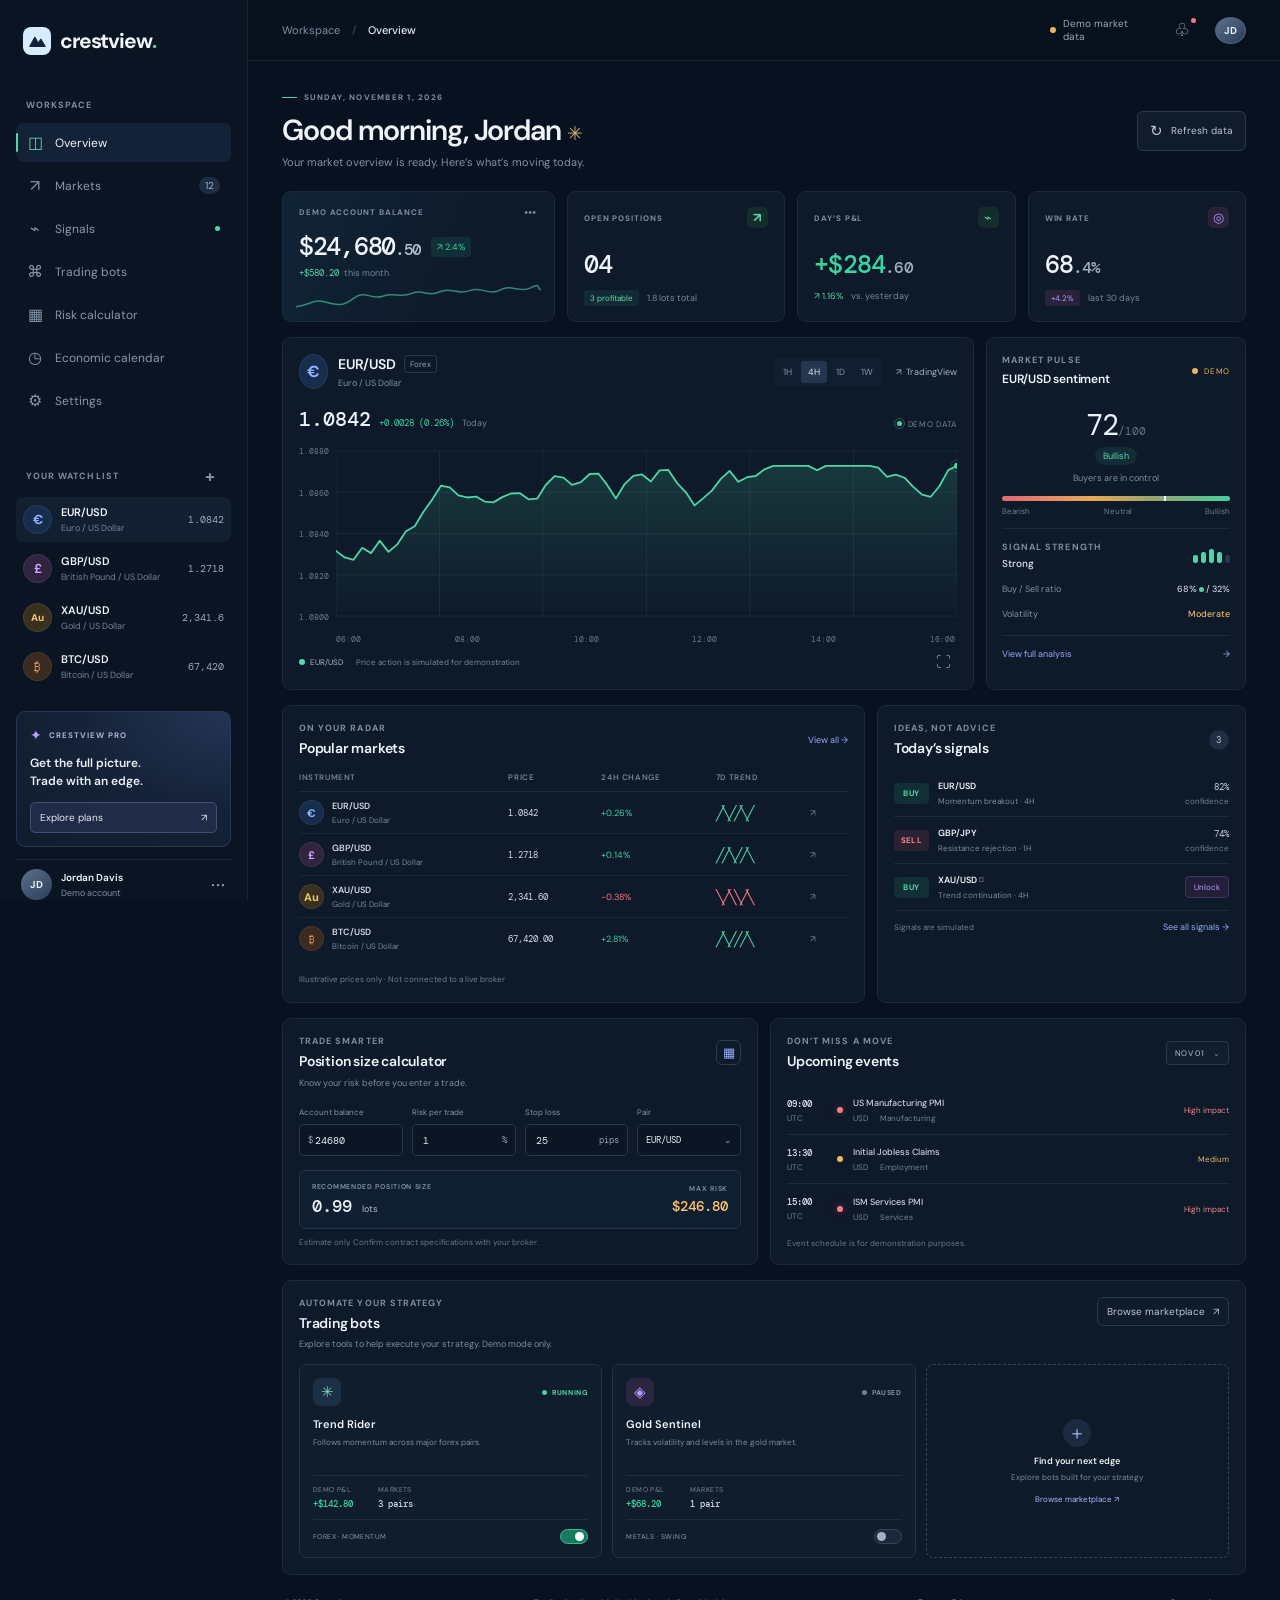
==== index.html @ 47ad10ec "Add files via upload" ====
<!DOCTYPE html>
<html lang="en">
<head>
  <meta charset="UTF-8">
  <meta name="viewport" content="width=device-width, initial-scale=1.0">
  <meta name="theme-color" content="#08111f">
  <meta name="description" content="Crestview — market analysis, demo trading signals, risk tools, and trading bots in one workspace.">
  <title>Crestview — Trade with a clearer view</title>
  <link rel="preconnect" href="https://fonts.googleapis.com">
  <link rel="preconnect" href="https://fonts.gstatic.com" crossorigin>
  <link href="https://fonts.googleapis.com/css2?family=DM+Mono:wght@400;500&family=DM+Sans:wght@400;500;600;700&display=swap" rel="stylesheet">
  <link rel="stylesheet" href="styles.css">
  <link rel="stylesheet" href="pages.css">
  <script src="theme.js"></script>
  <script src="app.js" defer></script>
</head>
<body>
  <div class="app-shell">
    <button class="mobile-nav-backdrop" id="mobile-nav-backdrop" type="button" aria-label="Close navigation menu"></button>
    <aside class="sidebar" id="sidebar">
      <a class="brand" href="index.html" aria-label="Crestview home">
        <span class="brand-mark" aria-hidden="true"><svg viewBox="0 0 32 32"><path d="M4 23.5 12 9l5.1 9.1L21 12l7 11.5H4Z"/><path d="M10 23.5h12"/></svg></span>
        <span>crestview<span class="brand-period">.</span></span>
      </a>
      <div class="workspace-label">WORKSPACE</div>
      <nav class="side-nav" aria-label="Main navigation">
        <a class="nav-link active" href="index.html"><span class="nav-icon">◫</span>Overview</a>
        <a class="nav-link" href="markets.html"><span class="nav-icon">↗</span>Markets<span class="nav-count">12</span></a>
        <a class="nav-link" href="signals.html"><span class="nav-icon">⌁</span>Signals<span class="nav-dot"></span></a>
        <a class="nav-link" href="bots.html"><span class="nav-icon">⌘</span>Trading bots</a>
        <a class="nav-link" href="calculator.html"><span class="nav-icon">▦</span>Risk calculator</a>
        <a class="nav-link" href="calendar.html"><span class="nav-icon">◷</span>Economic calendar</a>
        <a class="nav-link" href="settings.html"><span class="nav-icon">⚙</span>Settings</a>
      </nav>
      <div class="sidebar-divider"></div>
      <div class="workspace-label">YOUR WATCHLIST <button class="watch-add" type="button" aria-label="Add market">+</button></div>
      <div class="side-watchlist">
        <a class="watch-item selected" href="market-eur-usd.html"><span class="currency-icon blue">€</span><span class="watch-copy"><strong>EUR/USD</strong><small>Euro / US Dollar</small></span><span class="watch-price">1.0842</span></a>
        <a class="watch-item" href="market-gbp-usd.html"><span class="currency-icon purple">£</span><span class="watch-copy"><strong>GBP/USD</strong><small>British Pound / US Dollar</small></span><span class="watch-price">1.2718</span></a>
        <a class="watch-item" href="market-xau-usd.html"><span class="currency-icon gold">Au</span><span class="watch-copy"><strong>XAU/USD</strong><small>Gold / US Dollar</small></span><span class="watch-price">2,341.6</span></a>
        <a class="watch-item" href="market-btc-usd.html"><span class="currency-icon orange">₿</span><span class="watch-copy"><strong>BTC/USD</strong><small>Bitcoin / US Dollar</small></span><span class="watch-price">67,420</span></a>
      </div>
      <div class="sidebar-spacer"></div>
      <div class="plan-card">
        <div class="plan-top"><span class="plan-spark">✦</span><span>CRESTVIEW PRO</span></div>
        <p>Get the full picture.<br>Trade with an edge.</p>
        <button type="button" class="plan-button" data-modal="premium">Explore plans <span>↗</span></button>
      </div>
      <button class="profile-button" type="button" data-modal="account">
        <span class="avatar">JD</span><span class="profile-copy"><strong>Jordan Davis</strong><small>Demo account</small></span><span class="profile-menu">···</span>
      </button>
    </aside>

    <main class="main-content" id="overview">
      <header class="topbar">
        <button class="mobile-menu" id="menu-toggle" type="button" aria-label="Open navigation">☰</button>
        <div class="breadcrumb">Workspace <span>/</span> <strong>Overview</strong></div>
        <div class="topbar-actions">
          <div class="market-status"><span class="demo-pulse"></span> Demo market data</div>
          <button class="icon-button notification-button" type="button" aria-label="Notifications" data-modal="notifications">♧<span class="notification-badge"></span></button>
          <button class="top-avatar" type="button" aria-label="Account" data-modal="account">JD</button>
        </div>
      </header>

      <div class="page-content">
        <section class="page-heading">
          <div>
            <div class="eyebrow"><span class="eyebrow-line"></span> SUNDAY, NOVEMBER 1, 2026</div>
            <h1>Good morning, Jordan <span class="wave">✳</span></h1>
            <p class="subtitle">Your market overview is ready. Here’s what’s moving today.</p>
          </div>
          <button class="outline-button" type="button" id="refresh-button"><span class="refresh-icon">↻</span> Refresh data</button>
        </section>

        <section class="summary-grid" aria-label="Portfolio summary">
          <article class="summary-card balance-card">
            <div class="card-heading"><span>DEMO ACCOUNT BALANCE</span><button type="button" class="more-button" aria-label="Balance info" title="Simulated account balance">···</button></div>
            <div class="balance-line"><strong id="account-balance">$24,680<span>.50</span></strong><span class="change-pill positive">↗ 2.4%</span></div>
            <div class="balance-note">+$580.20 <span>this month</span></div>
            <div class="sparkline balance-spark" aria-hidden="true"><svg viewBox="0 0 260 40" preserveAspectRatio="none"><path d="M0 31 C14 29 18 20 30 24 S49 32 61 19 S80 22 92 16 S111 19 123 12 S140 18 152 10 S172 15 184 8 S205 16 217 7 S237 12 249 4 S255 5 260 7" /></svg></div>
          </article>
          <article class="summary-card">
            <div class="card-heading"><span>OPEN POSITIONS</span><span class="card-icon green-icon">↗</span></div>
            <div class="metric-value">04</div>
            <div class="metric-footer"><span class="mini-tag">3 profitable</span><span class="metric-muted">1.8 lots total</span></div>
          </article>
          <article class="summary-card">
            <div class="card-heading"><span>DAY’S P&amp;L</span><span class="card-icon green-icon">⌁</span></div>
            <div class="metric-value positive-text">+$284<span class="decimal">.60</span></div>
            <div class="metric-footer"><span class="change-text">↗ 1.16%</span><span class="metric-muted">vs. yesterday</span></div>
          </article>
          <article class="summary-card">
            <div class="card-heading"><span>WIN RATE</span><span class="card-icon violet-icon">◎</span></div>
            <div class="metric-value">68<span class="decimal">.4%</span></div>
            <div class="metric-footer"><span class="mini-tag violet-tag">+4.2%</span><span class="metric-muted">last 30 days</span></div>
          </article>
        </section>

        <section class="market-layout" aria-label="Market analysis">
          <article class="panel chart-panel">
            <div class="panel-heading chart-heading">
              <div class="instrument">
                <span class="currency-icon blue large-icon" id="chart-icon">€</span>
                <div><div class="instrument-name"><h2 id="chart-symbol">EUR/USD</h2><span class="instrument-badge">Forex</span></div><div class="instrument-description">Euro / US Dollar</div></div>
              </div>
              <div class="chart-tools">
                <div class="timeframes" role="group" aria-label="Chart timeframe">
                  <button type="button" data-period="1H">1H</button><button type="button" class="selected" data-period="4H">4H</button><button type="button" data-period="1D">1D</button><button type="button" data-period="1W">1W</button>
                </div>
                <a class="chart-link" href="https://www.tradingview.com/chart/?symbol=OANDA%3AEURUSD" target="_blank" rel="noopener noreferrer" id="tradingview-link" aria-label="Open this chart on TradingView">↗ <span>TradingView</span></a>
              </div>
            </div>
            <div class="quote-row"><strong id="chart-price">1.0842</strong><span class="quote-change">+0.0028 (0.26%)</span><span class="quote-label">Today</span><span class="chart-updated"><span class="live-pulse"></span> DEMO DATA</span></div>
            <div class="chart-wrap"><div class="chart-y-labels"><span>1.0880</span><span>1.0860</span><span>1.0840</span><span>1.0820</span><span>1.0800</span></div><canvas id="price-chart" aria-label="Illustrative EUR USD price chart"></canvas><div class="chart-tooltip" id="chart-tooltip"></div><div class="chart-x-labels"><span>06:00</span><span>08:00</span><span>10:00</span><span>12:00</span><span>14:00</span><span>16:00</span></div></div>
            <div class="chart-footer"><span><i class="legend-dot"></i> EUR/USD</span><span>Price action is simulated for demonstration</span><button class="expand-chart" id="expand-chart" type="button" title="Expand chart" aria-label="Expand chart">⛶</button></div>
          </article>
          <aside class="panel sentiment-panel">
            <div class="panel-heading"><div><div class="section-kicker">MARKET PULSE</div><h2>EUR/USD sentiment</h2></div><span class="live-label demo-label"><span class="demo-pulse"></span> DEMO</span></div>
            <div class="sentiment-score"><div class="score-number">72<span>/100</span></div><span class="sentiment-state">Bullish</span><p>Buyers are in control</p></div>
            <div class="sentiment-meter"><span></span></div><div class="meter-labels"><span>Bearish</span><span>Neutral</span><span>Bullish</span></div>
            <div class="sentiment-divider"></div>
            <div class="signal-strength"><div><span class="section-kicker">SIGNAL STRENGTH</span><strong>Strong</strong></div><div class="strength-bars"><i></i><i></i><i></i><i></i><i class="muted"></i></div></div>
            <div class="sentiment-stat"><span>Buy / Sell ratio</span><strong>68% <span class="green-dot"></span> / 32%</strong></div>
            <div class="sentiment-stat"><span>Volatility</span><strong class="volatility">Moderate</strong></div>
            <button type="button" class="text-link" data-modal="analysis">View full analysis <span>→</span></button>
          </aside>
        </section>

        <section class="lower-grid">
          <article class="panel markets-panel" id="markets">
            <div class="panel-heading"><div><div class="section-kicker">ON YOUR RADAR</div><h2>Popular markets</h2></div><button class="text-link compact-link" type="button" data-scroll="markets">View all <span>→</span></button></div>
            <div class="market-table-wrap"><table class="market-table"><thead><tr><th>INSTRUMENT</th><th>PRICE</th><th>24H CHANGE</th><th>7D TREND</th><th></th></tr></thead><tbody>
              <tr data-market="EUR/USD"><td><span class="table-instrument"><span class="currency-icon blue">€</span><span><strong>EUR/USD</strong><small>Euro / US Dollar</small></span></span></td><td class="mono">1.0842</td><td class="positive-text">+0.26%</td><td><span class="table-spark green-spark">╱╲╱╱╲╱</span></td><td><button class="row-arrow" type="button" aria-label="View EUR/USD">↗</button></td></tr>
              <tr data-market="GBP/USD"><td><span class="table-instrument"><span class="currency-icon purple">£</span><span><strong>GBP/USD</strong><small>British Pound / US Dollar</small></span></span></td><td class="mono">1.2718</td><td class="positive-text">+0.14%</td><td><span class="table-spark green-spark">╱╱╲╱╱╲</span></td><td><button class="row-arrow" type="button" aria-label="View GBP/USD">↗</button></td></tr>
              <tr data-market="XAU/USD"><td><span class="table-instrument"><span class="currency-icon gold">Au</span><span><strong>XAU/USD</strong><small>Gold / US Dollar</small></span></span></td><td class="mono">2,341.60</td><td class="negative-text">−0.38%</td><td><span class="table-spark red-spark">╲╱╲╲╱╲</span></td><td><button class="row-arrow" type="button" aria-label="View XAU/USD">↗</button></td></tr>
              <tr data-market="BTC/USD"><td><span class="table-instrument"><span class="currency-icon orange">₿</span><span><strong>BTC/USD</strong><small>Bitcoin / US Dollar</small></span></span></td><td class="mono">67,420.00</td><td class="positive-text">+2.81%</td><td><span class="table-spark green-spark">╱╲╱╱╱╲</span></td><td><button class="row-arrow" type="button" aria-label="View BTC/USD">↗</button></td></tr>
            </tbody></table></div>
            <div class="data-disclaimer">Illustrative prices only · Not connected to a live broker</div>
          </article>

          <article class="panel signals-panel" id="signals">
            <div class="panel-heading"><div><div class="section-kicker">IDEAS, NOT ADVICE</div><h2>Today’s signals</h2></div><span class="signals-count">3</span></div>
            <div class="signal-list">
              <div class="signal-item"><span class="signal-direction buy">BUY</span><div class="signal-copy"><strong>EUR/USD</strong><small>Momentum breakout · 4H</small></div><span class="signal-confidence">82%<small>confidence</small></span></div>
              <div class="signal-item"><span class="signal-direction sell">SELL</span><div class="signal-copy"><strong>GBP/JPY</strong><small>Resistance rejection · 1H</small></div><span class="signal-confidence">74%<small>confidence</small></span></div>
              <div class="signal-item locked-signal"><span class="signal-direction buy">BUY</span><div class="signal-copy"><strong>XAU/USD <span class="lock-icon">⌑</span></strong><small>Trend continuation · 4H</small></div><button type="button" class="unlock-button" data-modal="premium">Unlock</button></div>
            </div>
            <div class="signals-bottom"><span>Signals are simulated</span><button class="text-link" type="button" data-modal="premium">See all signals <span>→</span></button></div>
          </article>
        </section>

        <section class="tools-grid">
          <article class="panel calculator-panel" id="calculator">
            <div class="panel-heading"><div><div class="section-kicker">TRADE SMARTER</div><h2>Position size calculator</h2></div><span class="tool-icon">▦</span></div>
            <p class="panel-description">Know your risk before you enter a trade.</p>
            <div class="calculator-fields">
              <label>Account balance <span class="input-wrap"><span>$</span><input id="calc-balance" type="number" value="24680" min="0" step="100" aria-label="Account balance in dollars"></span></label>
              <label>Risk per trade <span class="input-wrap"><input id="calc-risk" type="number" value="1" min="0.1" max="100" step="0.1" aria-label="Risk percentage"><span>%</span></span></label>
              <label>Stop loss <span class="input-wrap"><input id="calc-stop" type="number" value="25" min="1" step="1" aria-label="Stop loss in pips"><span>pips</span></span></label>
              <label>Pair <span class="select-wrap"><select id="calc-pair" aria-label="Currency pair"><option value="10">EUR/USD</option><option value="10">GBP/USD</option><option value="9.2">EUR/GBP</option><option value="1">USD/JPY</option></select><span>⌄</span></span></label>
            </div>
            <div class="calc-result"><div><span>RECOMMENDED POSITION SIZE</span><strong id="lot-result">0.99 <small>lots</small></strong></div><div class="risk-result"><span>MAX RISK</span><strong id="risk-result">$246.80</strong></div></div>
            <div class="calc-note">Estimate only. Confirm contract specifications with your broker.</div>
          </article>
          <article class="panel events-panel" id="events">
            <div class="panel-heading"><div><div class="section-kicker">DON’T MISS A MOVE</div><h2>Upcoming events</h2></div><button type="button" class="calendar-date">NOV 01 <span>⌄</span></button></div>
            <div class="event-list">
              <div class="event-item"><div class="event-time"><strong>09:00</strong><small>UTC</small></div><span class="impact-dot high-impact"></span><div class="event-copy"><strong>US Manufacturing PMI</strong><small>USD <span>·</span> Manufacturing</small></div><span class="event-impact high-text">High impact</span></div>
              <div class="event-item"><div class="event-time"><strong>13:30</strong><small>UTC</small></div><span class="impact-dot medium-impact"></span><div class="event-copy"><strong>Initial Jobless Claims</strong><small>USD <span>·</span> Employment</small></div><span class="event-impact medium-text">Medium</span></div>
              <div class="event-item"><div class="event-time"><strong>15:00</strong><small>UTC</small></div><span class="impact-dot high-impact"></span><div class="event-copy"><strong>ISM Services PMI</strong><small>USD <span>·</span> Services</small></div><span class="event-impact high-text">High impact</span></div>
            </div>
            <div class="event-disclaimer">Event schedule is for demonstration purposes.</div>
          </article>
        </section>

        <section class="panel bots-panel" id="bots">
          <div class="panel-heading"><div><div class="section-kicker">AUTOMATE YOUR STRATEGY</div><h2>Trading bots</h2><p class="panel-description">Explore tools to help execute your strategy. Demo mode only.</p></div><button type="button" class="outline-button small-outline" data-modal="bots">Browse marketplace <span>↗</span></button></div>
          <div class="bot-cards">
            <article class="bot-card"><div class="bot-card-top"><span class="bot-avatar bot-blue">✳</span><span class="bot-status running"><i></i> RUNNING</span></div><h3>Trend Rider</h3><p>Follows momentum across major forex pairs.</p><div class="bot-stats"><span>DEMO P&amp;L<strong class="positive-text">+$142.80</strong></span><span>MARKETS<strong>3 pairs</strong></span></div><div class="bot-card-footer"><span class="bot-tag">FOREX · MOMENTUM</span><button type="button" class="bot-toggle on" aria-label="Pause Trend Rider bot" aria-pressed="true"><i></i></button></div></article>
            <article class="bot-card"><div class="bot-card-top"><span class="bot-avatar bot-violet">◈</span><span class="bot-status paused"><i></i> PAUSED</span></div><h3>Gold Sentinel</h3><p>Tracks volatility and levels in the gold market.</p><div class="bot-stats"><span>DEMO P&amp;L<strong class="positive-text">+$68.20</strong></span><span>MARKETS<strong>1 pair</strong></span></div><div class="bot-card-footer"><span class="bot-tag">METALS · SWING</span><button type="button" class="bot-toggle" aria-label="Start Gold Sentinel bot" aria-pressed="false"><i></i></button></div></article>
            <button type="button" class="bot-add-card" data-modal="bots"><span>＋</span><strong>Find your next edge</strong><small>Explore bots built for your strategy</small><span class="bot-add-link">Browse marketplace ↗</span></button>
          </div>
        </section>
        <footer class="page-footer"><span>© 2026 Crestview</span><span>Trading involves risk. Nothing here is financial advice.</span><span class="footer-links"><a href="terms.html">Terms</a><a href="privacy.html">Privacy</a></span><span class="demo-footer"><i></i> Demo environment</span></footer>
      </div>
    </main>
  </div>

  <div class="refresh-overlay" id="refresh-overlay" aria-hidden="true"><div class="refresh-dialog" role="status" aria-live="polite"><span class="refresh-spinner">↻</span><strong>Refreshing market data</strong><span class="refresh-message">Updating your demo market view…</span><div class="progress-track"><span id="refresh-progress"></span></div><span class="progress-percent" id="refresh-percent">0%</span></div></div>
  <div class="toast" id="toast" role="status" aria-live="polite"></div>
  <div class="modal-backdrop" id="modal-backdrop" aria-hidden="true">
    <section class="modal" role="dialog" aria-modal="true" aria-labelledby="modal-title">
      <button class="modal-close" id="modal-close" type="button" aria-label="Close dialog">×</button>
      <span class="modal-symbol" id="modal-symbol">✦</span><div class="section-kicker" id="modal-kicker">CRESTVIEW</div><h2 id="modal-title">Get more from your market view</h2><p id="modal-copy">Unlock advanced analysis, premium signals, and more tools for your trading workflow.</p>
      <div class="modal-actions"><button type="button" class="primary-button" id="modal-primary">Explore plans <span>→</span></button><button type="button" class="modal-secondary" id="modal-secondary">Maybe later</button></div>
      <small class="modal-footnote">Demo experience · No payments or trades are processed</small>
    </section>
  </div>
</body>
</html>
---- styles.css ----
@font-face {
  font-family: "Oceanwide";
  src: local("Oceanwide"), local("Oceanwide Regular");
  font-style: normal;
  font-weight: 100 900;
  font-display: swap;
}

:root {
  color-scheme: dark;
  --page: #08111f;
  --sidebar: #0a1422;
  --panel: #0e1929;
  --panel-raised: #111f31;
  --border: #1b2a3d;
  --text: #f0f4fa;
  --muted: #8290a4;
  --subtle: #5e6d80;
  --green: #39d6a0;
  --red: #ff7180;
  --blue: #7999ff;
  --violet: #ad8bff;
  --accent: #51d6a6;
  --chart-grid: rgba(120,140,165,.16);
  --font-scale: 1;
  font-family: "Oceanwide", "DM Sans", sans-serif;
  font-synthesis: none;
  text-rendering: optimizeLegibility;
}

* { box-sizing: border-box; }
html { min-width: 320px; scroll-behavior: smooth; scroll-padding-top: 24px; }
body { margin: 0; background: var(--page); color: var(--text); font-size: calc(13px * var(--font-scale)); -webkit-font-smoothing: antialiased; }
button, input, select { font: inherit; }
button { color: inherit; }
a { color: inherit; text-decoration: none; }
button:focus-visible, a:focus-visible, input:focus-visible, select:focus-visible { outline: 2px solid #6c8fff; outline-offset: 3px; }

.app-shell { min-height: 100vh; }
.sidebar { position: fixed; inset: 0 auto 0 0; z-index: 20; display: flex; flex-direction: column; width: 248px; overflow-x: hidden; overflow-y: auto; overscroll-behavior-y: contain; -webkit-overflow-scrolling: touch; padding: 27px 16px 13px; border-right: 1px solid #172437; background: var(--sidebar); }
.brand { display: flex; align-items: center; gap: 9px; width: fit-content; margin: 0 0 44px 7px; color: #f2f5fb; font-size: 21px; font-weight: 700; letter-spacing: -1.15px; }
.brand-mark { display: grid; width: 28px; height: 28px; place-items: center; border-radius: 8px; background: #d7edff; }
.brand-mark svg { width: 21px; fill: #102137; stroke: #102137; stroke-width: 1.5; stroke-linejoin: round; }
.brand-mark svg path:last-child { fill: none; stroke-width: 1.2; }
.brand-period { color: #4ed9a2; }
.workspace-label, .section-kicker, .card-heading, .eyebrow { color: #7f8da0; font-size: 9px; font-weight: 700; letter-spacing: 1.05px; }
.workspace-label { display: flex; justify-content: space-between; align-items: center; padding: 0 10px; }
.side-nav { display: grid; gap: 4px; margin: 12px 0 23px; }
.nav-link { position: relative; display: flex; align-items: center; gap: 12px; height: 39px; padding: 0 11px; border-radius: 7px; color: #8997aa; font-size: 12px; transition: background .18s, color .18s; }
.nav-link:hover, .nav-link.active { background: #142237; color: #f0f4fb; }
.nav-link.active::before { position: absolute; top: 10px; bottom: 10px; left: 0; width: 2px; border-radius: 3px; background: var(--accent); content: ""; }
.nav-icon { display: grid; width: 16px; place-items: center; color: #8797ab; font-size: 16px; }
.nav-link.active .nav-icon { color: var(--accent); }
.nav-count { margin-left: auto; padding: 2px 6px; border-radius: 9px; background: #1b2c43; color: #a7b3c2; font-size: 10px; }
.nav-dot { width: 5px; height: 5px; margin-left: auto; border-radius: 50%; background: #52d8a6; }
.sidebar-divider { height: 1px; margin: 0 7px 21px; background: #1b2a3d; }
.watch-add, .more-button { border: 0; background: none; color: #8392a6; cursor: pointer; font-size: 17px; }
.side-watchlist { display: grid; gap: 4px; margin-top: 9px; }
.watch-item { display: flex; align-items: center; gap: 9px; width: 100%; padding: 8px 7px; border: 0; border-radius: 7px; background: transparent; text-align: left; cursor: pointer; }
.watch-item:hover, .watch-item.selected { background: #121f31; }
.currency-icon { display: grid; flex: 0 0 29px; width: 29px; height: 29px; place-items: center; border: 1px solid rgba(255,255,255,.07); border-radius: 50%; font-family: "DM Sans", sans-serif; font-size: 13px; font-weight: 700; }
.currency-icon.blue { background: #162d4d; color: #8db4ff; }
.currency-icon.purple { background: #302441; color: #d1a2fc; }
.currency-icon.gold { background: #3a3020; color: #f4c767; font-size: 10px; }
.currency-icon.orange { background: #3a2a20; color: #ffa65a; }
.watch-copy { display: grid; gap: 3px; min-width: 0; }
.watch-copy strong { font-size: 11px; font-weight: 600; }
.watch-copy small { overflow: hidden; color: #748399; font-size: 9px; text-overflow: ellipsis; white-space: nowrap; }
.watch-price { margin-left: auto; color: #9daabc; font-family: "DM Mono", monospace; font-size: 10px; }
.sidebar-spacer { flex: 1 0 22px; }
.plan-card { padding: 14px 13px 13px; border: 1px solid #263857; border-radius: 9px; background: radial-gradient(ellipse at 100% 0, #263355 0, #142238 52%, #111d2d 100%); }
.plan-top { display: flex; align-items: center; gap: 6px; color: #a9b5d3; font-size: 8px; font-weight: 700; letter-spacing: 1px; }
.plan-spark { color: #b7a0ff; font-size: 14px; }
.plan-card p { margin: 10px 0 12px; color: #eef0f7; font-size: 12px; font-weight: 600; line-height: 1.5; }
.plan-button { display: flex; justify-content: space-between; width: 100%; padding: 8px 9px; border: 1px solid #425072; border-radius: 5px; background: #202c47; color: #e4e7f2; font-size: 10px; cursor: pointer; }
.profile-button { display: flex; align-items: center; gap: 9px; margin-top: 12px; padding: 9px 5px; border: 0; border-top: 1px solid #1b2a3d; background: transparent; text-align: left; cursor: pointer; }
.avatar, .top-avatar { display: grid; flex: 0 0 31px; width: 31px; height: 31px; place-items: center; border-radius: 50%; background: linear-gradient(140deg, #5c718c, #293d59); color: #e8f0fa; font-size: 10px; font-weight: 700; }
.profile-copy { display: grid; gap: 3px; }
.profile-copy strong { font-size: 10px; font-weight: 600; }
.profile-copy small { color: #8190a4; font-size: 9px; }
.profile-menu { margin-left: auto; color: #91a0b3; font-size: 20px; letter-spacing: 1px; }

.main-content { min-height: 100vh; margin-left: 248px; }
.topbar { position: sticky; top: 0; z-index: 10; display: flex; align-items: center; justify-content: space-between; height: 61px; padding: 0 34px; border-bottom: 1px solid #172437; background: rgba(8,17,31,.94); backdrop-filter: blur(12px); }
.breadcrumb { color: #8090a4; font-size: 11px; }
.breadcrumb span { padding: 0 9px; color: #415168; }
.breadcrumb strong { color: #e5eaf2; font-weight: 500; }
.topbar-actions { display: flex; align-items: center; gap: 19px; }
.market-status { display: flex; align-items: center; gap: 7px; color: #9ba9b9; font-size: 10px; }
.live-pulse { position: relative; width: 6px; height: 6px; border-radius: 50%; background: #40d6a2; }
.live-pulse::after { position: absolute; inset: -3px; border: 1px solid rgba(64,214,162,.35); border-radius: 50%; content: ""; animation: pulse 2s infinite; }
.demo-pulse { width: 6px; height: 6px; border-radius: 50%; background: #e6b45e; }
@keyframes pulse { 0% { transform: scale(.7); opacity: .8; } 100% { transform: scale(1.7); opacity: 0; } }
.icon-button { position: relative; border: 0; background: transparent; color: #a1afc0; font-size: 18px; cursor: pointer; }
.notification-badge { position: absolute; top: 1px; right: 0; width: 5px; height: 5px; border-radius: 50%; background: #ff7284; }
.top-avatar { width: 27px; height: 27px; min-width: 27px; border: 1px solid #51637c; cursor: pointer; }
.mobile-menu { display: none; border: 0; background: transparent; color: var(--text); font-size: 19px; }
.page-content { max-width: 1540px; margin: 0 auto; padding: 31px 34px 18px; }
.page-heading { display: flex; align-items: center; justify-content: space-between; margin-bottom: 22px; }
.eyebrow { display: flex; align-items: center; gap: 7px; font-size: 8px; letter-spacing: 1.25px; }
.eyebrow-line { width: 15px; height: 1px; background: #4ad6a4; }
h1, h2, h3, p { margin-top: 0; }
h1 { margin: 9px 0 6px; font-size: clamp(24px, 2.3vw, 29px); font-weight: 600; letter-spacing: -1.1px; }
.wave { color: #d5ad72; font-size: 19px; }
.subtitle { margin: 0; color: #8290a4; font-size: 11px; }
.outline-button { display: flex; align-items: center; gap: 8px; padding: 9px 12px; border: 1px solid #283951; border-radius: 6px; background: #101c2c; color: #bac5d2; font-size: 10px; cursor: pointer; transition: background .2s, border-color .2s; }
.outline-button:hover { border-color: #506688; background: #16243a; }
.refresh-icon { font-size: 15px; }
.summary-grid { display: grid; grid-template-columns: 1.25fr 1fr 1fr 1fr; gap: 12px; margin-bottom: 15px; }
.summary-card, .panel { min-width: 0; border: 1px solid var(--border); border-radius: 9px; background: var(--panel); }
.summary-card { position: relative; overflow: hidden; min-height: 128px; padding: 15px 16px; }
.balance-card { background: linear-gradient(115deg, #102436, #0e1929 74%); }
.card-heading { display: flex; align-items: center; justify-content: space-between; font-size: 8px; letter-spacing: .9px; }
.more-button { padding: 0 2px; line-height: 10px; }
.balance-line { display: flex; align-items: center; gap: 10px; margin-top: 13px; }
.balance-line > strong { font-family: "DM Mono", monospace; font-size: 25px; font-weight: 500; letter-spacing: -1.3px; }
.balance-line > strong span { color: #b3bfce; font-size: 16px; }
.change-pill { padding: 4px 6px; border-radius: 4px; background: rgba(53,211,154,.1); font-size: 9px; }
.positive, .positive-text { color: var(--green) !important; }
.balance-note { margin-top: 4px; color: #55d5a5; font-family: "DM Mono", monospace; font-size: 9px; }
.balance-note span { color: #73859a; font-family: "Oceanwide", "DM Sans", sans-serif; }
.sparkline { position: absolute; right: 13px; bottom: 8px; left: 13px; height: 28px; opacity: .6; }
.sparkline svg { width: 100%; height: 100%; overflow: visible; }
.sparkline path { fill: none; stroke: #46d3a5; stroke-width: 1.5; vector-effect: non-scaling-stroke; }
.metric-value { margin-top: 20px; font-family: "DM Mono", monospace; font-size: 25px; font-weight: 500; letter-spacing: -.8px; }
.decimal { color: #a1afbd; font-size: 16px; }
.metric-footer { display: flex; align-items: center; gap: 8px; margin-top: 9px; }
.mini-tag { padding: 3px 6px; border-radius: 3px; background: rgba(53,211,154,.09); color: #62d9ad; font-size: 8px; }
.metric-muted { color: #78889b; font-size: 9px; }
.card-icon { display: grid; width: 21px; height: 21px; place-items: center; border-radius: 5px; font-size: 13px; }
.green-icon { background: #142c2b; color: #56d6a6; }
.violet-icon { background: #28223b; color: #b49bff; }
.change-text { color: #56d7a6; font-size: 9px; }
.violet-tag { background: #28233a; color: #b19dff; }
.market-layout { display: grid; grid-template-columns: minmax(0, 1fr) 260px; gap: 12px; margin-bottom: 15px; }
.panel { padding: 16px; }
.panel-heading { display: flex; align-items: center; justify-content: space-between; gap: 12px; }
.panel-heading h2 { margin: 5px 0 0; font-size: 14px; font-weight: 600; letter-spacing: -.2px; }
.instrument { display: flex; align-items: center; gap: 10px; }
.large-icon { width: 35px; height: 35px; font-size: 16px; }
.instrument-name { display: flex; align-items: center; gap: 8px; }
.instrument-name h2 { margin: 0; font-size: 14px; }
.instrument-badge { padding: 3px 5px; border: 1px solid #263750; border-radius: 3px; color: #92a4bc; font-size: 8px; }
.instrument-description { margin-top: 4px; color: #8290a4; font-size: 9px; }
.chart-tools { display: flex; align-items: center; gap: 13px; }
.timeframes { display: flex; gap: 2px; padding: 3px; border-radius: 5px; background: #101e30; }
.timeframes button { padding: 5px 7px; border: 0; border-radius: 3px; background: transparent; color: #8090a4; font-size: 9px; cursor: pointer; }
.timeframes button:hover, .timeframes button.selected { background: #253650; color: #e1e9f4; }
.chart-link { display: flex; align-items: center; gap: 4px; color: #a6b6cb; font-size: 9px; white-space: nowrap; }
.chart-link:hover { color: #8fabff; }
.quote-row { display: flex; align-items: baseline; gap: 8px; margin: 17px 0 5px; }
.quote-row > strong { font-family: "DM Mono", monospace; font-size: 20px; font-weight: 500; }
.quote-change { color: var(--green); font-family: "DM Mono", monospace; font-size: 9px; }
.quote-label { color: #718198; font-size: 9px; }
.chart-updated { display: flex; align-items: center; gap: 6px; margin-left: auto; color: #77869a; font-size: 8px; letter-spacing: .7px; }
.chart-updated .live-pulse { width: 5px; height: 5px; }
.chart-wrap { position: relative; height: 207px; padding: 7px 0 20px 37px; }
#price-chart { display: block; width: 100%; height: 100%; }
.chart-y-labels { position: absolute; top: 9px; bottom: 22px; left: 0; display: flex; flex-direction: column; justify-content: space-between; color: #69798e; font-family: "DM Mono", monospace; font-size: 8px; }
.chart-x-labels { position: absolute; right: 2px; bottom: 0; left: 37px; display: flex; justify-content: space-between; color: #69798e; font-family: "DM Mono", monospace; font-size: 8px; }
.chart-tooltip { position: absolute; z-index: 2; display: none; padding: 5px 7px; border: 1px solid #344760; border-radius: 4px; background: #17273a; color: #e5edf8; font-family: "DM Mono", monospace; font-size: 9px; pointer-events: none; }
.chart-footer { display: flex; align-items: center; gap: 13px; margin-top: 7px; color: #78879b; font-size: 8px; }
.chart-footer > span:first-child { display: flex; align-items: center; gap: 5px; color: #a8b7c8; }
.legend-dot { width: 6px; height: 6px; border-radius: 50%; background: #55dda9; }
.expand-chart { margin-left: auto; border: 0; background: transparent; color: #7f8da0; font-size: 15px; cursor: pointer; }
.sentiment-panel { padding: 16px 15px 13px; }
.sentiment-panel .panel-heading h2 { font-size: 12px; }
.live-label { display: flex; align-items: center; gap: 6px; color: #59d6a6; font-size: 8px; letter-spacing: .7px; }
.live-label .live-pulse { width: 5px; height: 5px; }
.live-label.demo-label { color: #e6b45e; }
.sentiment-score { margin-top: 19px; text-align: center; }
.score-number { color: #e9f0f9; font-family: "DM Mono", monospace; font-size: 29px; letter-spacing: -1px; }
.score-number span { color: #65768c; font-size: 11px; letter-spacing: 0; }
.sentiment-state { display: inline-block; margin-top: 3px; padding: 3px 8px; border-radius: 10px; background: rgba(55,209,155,.11); color: #5cdaa9; font-size: 9px; }
.sentiment-score p { margin: 7px 0 12px; color: #8290a4; font-size: 9px; }
.sentiment-meter { height: 5px; overflow: hidden; border-radius: 5px; background: linear-gradient(90deg, #e36975 0%, #e6a957 40%, #9da36c 65%, #45cf9d 100%); }
.sentiment-meter span { display: block; width: 72%; height: 100%; margin-left: 0; border-right: 2px solid #f1f5fc; }
.meter-labels { display: flex; justify-content: space-between; margin-top: 5px; color: #6f7e91; font-size: 8px; }
.sentiment-divider { height: 1px; margin: 12px 0; background: #1c2a3d; }
.signal-strength { display: flex; align-items: center; justify-content: space-between; }
.signal-strength > div:first-child { display: grid; gap: 4px; }
.signal-strength strong { color: #e3eaf3; font-size: 10px; font-weight: 500; }
.strength-bars { display: flex; align-items: end; gap: 3px; height: 15px; }
.strength-bars i { width: 5px; height: 8px; border-radius: 2px; background: #4cd4a4; }
.strength-bars i:nth-child(2) { height: 11px; }.strength-bars i:nth-child(3) { height: 14px; }.strength-bars i:nth-child(4) { height: 11px; }.strength-bars i.muted { height: 8px; background: #28374a; }
.sentiment-stat { display: flex; align-items: center; justify-content: space-between; margin-top: 13px; color: #8290a4; font-size: 9px; }
.sentiment-stat strong { color: #cbd4df; font-size: 9px; font-weight: 500; }
.green-dot { display: inline-block; width: 5px; height: 5px; border-radius: 50%; background: #4bd4a3; }
.volatility { color: #e9b869 !important; }
.text-link { padding: 0; border: 0; background: transparent; color: #97abff; font-size: 9px; cursor: pointer; }
.text-link:hover { color: #c2ceff; }
.sentiment-panel > .text-link { display: flex; align-items: center; justify-content: space-between; width: 100%; margin-top: 15px; padding-top: 12px; border-top: 1px solid #1c2a3d; }
.lower-grid { display: grid; grid-template-columns: minmax(0, 1.5fr) minmax(300px, .95fr); gap: 12px; margin-bottom: 15px; }
.markets-panel, .signals-panel { min-height: 250px; }
.compact-link { white-space: nowrap; }
.market-table-wrap { overflow-x: auto; }
.market-table { width: 100%; min-width: 490px; margin-top: 15px; border-collapse: collapse; text-align: left; }
.market-table th { padding: 0 8px 9px; border-bottom: 1px solid #1c2a3d; color: #75859a; font-size: 8px; font-weight: 600; letter-spacing: .6px; }
.market-table th:first-child, .market-table td:first-child { padding-left: 0; }
.market-table td { height: 42px; padding: 4px 8px; border-bottom: 1px solid #19273a; color: #d2dce8; font-size: 9px; white-space: nowrap; }
.market-table tr:last-child td { border-bottom: 0; }
.table-instrument { display: flex; align-items: center; gap: 8px; }
.table-instrument .currency-icon { flex-basis: 25px; width: 25px; height: 25px; font-size: 11px; }
.table-instrument > span:last-child { display: grid; gap: 3px; }
.table-instrument strong { font-size: 9px; font-weight: 600; }
.table-instrument small { color: #78889b; font-size: 8px; }
.mono { font-family: "DM Mono", monospace; }
.negative-text { color: var(--red) !important; }
.table-spark { font-family: "DM Mono", monospace; font-size: 14px; letter-spacing: -2px; }
.green-spark { color: #4bcfa0; }.red-spark { color: #ef7885; }
.row-arrow { border: 0; background: transparent; color: #77879b; cursor: pointer; }
.row-arrow:hover { color: #abc0ff; }
.data-disclaimer { margin-top: 3px; color: #69798e; font-size: 8px; }
.signals-count { display: grid; width: 20px; height: 20px; place-items: center; border-radius: 50%; background: #202d43; color: #b3c0d0; font-family: "DM Mono", monospace; font-size: 9px; }
.signal-list { margin-top: 13px; }
.signal-item { display: flex; align-items: center; gap: 9px; padding: 10px 0; border-bottom: 1px solid #1b293b; }
.signal-direction { display: grid; width: 35px; height: 21px; place-items: center; border-radius: 4px; font-size: 8px; font-weight: 700; letter-spacing: .4px; }
.signal-direction.buy { background: rgba(49,203,146,.12); color: #55d6a4; }
.signal-direction.sell { background: rgba(244,103,121,.12); color: #ff8290; }
.signal-copy { display: grid; gap: 4px; }
.signal-copy strong { font-size: 9px; font-weight: 600; }
.signal-copy small { color: #7e8da1; font-size: 8px; }
.signal-confidence { display: grid; gap: 3px; margin-left: auto; color: #c8d4e2; font-family: "DM Mono", monospace; font-size: 9px; text-align: right; }
.signal-confidence small { color: #728198; font-family: "Oceanwide", "DM Sans", sans-serif; font-size: 8px; }
.lock-icon { color: #a58dff; }
.unlock-button { margin-left: auto; padding: 5px 8px; border: 1px solid #3c365c; border-radius: 4px; background: #241f39; color: #b6a3ff; font-size: 8px; cursor: pointer; }
.signals-bottom { display: flex; align-items: center; justify-content: space-between; margin-top: 10px; color: #708096; font-size: 8px; }
.tools-grid { display: grid; grid-template-columns: minmax(0, 1fr) minmax(0, 1fr); gap: 12px; margin-bottom: 15px; }
.calculator-panel, .events-panel { min-height: 242px; }
.tool-icon { display: grid; width: 25px; height: 25px; place-items: center; border: 1px solid #29394e; border-radius: 6px; color: #9bb0ff; }
.panel-description { margin: 7px 0 0; color: #7e8da1; font-size: 9px; }
.calculator-fields { display: grid; grid-template-columns: repeat(4, minmax(0,1fr)); gap: 9px; margin-top: 18px; }
.calculator-fields label { display: grid; gap: 7px; color: #8795a8; font-size: 8px; }
.input-wrap, .select-wrap { display: flex; align-items: center; height: 32px; padding: 0 8px; border: 1px solid #28384d; border-radius: 5px; background: #0b1523; color: #91a0b4; font-family: "DM Mono", monospace; font-size: 9px; }
.input-wrap:focus-within, .select-wrap:focus-within { border-color: #718aff; }
.input-wrap input { width: 100%; min-width: 0; border: 0; outline: 0; background: transparent; color: #e4ebf4; font-family: "DM Mono", monospace; font-size: 10px; }
.input-wrap input::-webkit-inner-spin-button { appearance: none; }
.input-wrap input[type=number] { -moz-appearance: textfield; }
.select-wrap select { width: 100%; border: 0; outline: 0; appearance: none; background: transparent; color: #e4ebf4; font-family: "DM Mono", monospace; font-size: 9px; }
.select-wrap select option { background: #0e1929; }
.calc-result { display: flex; align-items: center; justify-content: space-between; margin-top: 14px; padding: 11px 12px; border: 1px solid #22354b; border-radius: 6px; background: #101f30; }
.calc-result > div { display: grid; gap: 4px; }
.calc-result span { color: #8594a8; font-size: 7px; font-weight: 600; letter-spacing: .7px; }
.calc-result strong { color: #ecf2f8; font-family: "DM Mono", monospace; font-size: 17px; font-weight: 500; }
.calc-result strong small { color: #9eacbd; font-family: "Oceanwide", "DM Sans", sans-serif; font-size: 9px; }
.calc-result .risk-result { text-align: right; }
.risk-result strong { color: #ffc370; font-size: 14px; }
.calc-note { margin-top: 8px; color: #68788d; font-size: 8px; }
.calendar-date { padding: 6px 8px; border: 1px solid #27374c; border-radius: 4px; background: #111e2e; color: #b6c1cf; font-size: 8px; letter-spacing: .4px; cursor: pointer; }
.calendar-date span { padding-left: 6px; color: #7c8ca0; }
.event-list { margin-top: 16px; }
.event-item { display: grid; grid-template-columns: 40px 6px minmax(0,1fr) auto; align-items: center; gap: 10px; min-height: 49px; border-bottom: 1px solid #1c2a3c; }
.event-item:last-child { border-bottom: 0; }
.event-time { display: grid; gap: 3px; }
.event-time strong { color: #dce5ef; font-family: "DM Mono", monospace; font-size: 9px; font-weight: 500; }
.event-time small { color: #708097; font-size: 8px; }
.impact-dot { width: 6px; height: 6px; border-radius: 50%; }
.high-impact { background: #ff7982; box-shadow: 0 0 7px rgba(255,121,130,.4); }
.medium-impact { background: #efb85e; }
.event-copy { display: grid; gap: 4px; min-width: 0; }
.event-copy strong { overflow: hidden; color: #cbd5e1; font-size: 9px; font-weight: 500; text-overflow: ellipsis; white-space: nowrap; }
.event-copy small { color: #74849a; font-size: 8px; }
.event-copy small span { padding: 0 3px; color: #45556b; }
.event-impact { font-size: 8px; white-space: nowrap; }
.high-text { color: #f1868e; }.medium-text { color: #e9bc6e; }
.event-disclaimer { margin-top: 5px; color: #69798e; font-size: 8px; }
.bots-panel { margin-bottom: 14px; padding: 16px; }
.bots-panel .panel-heading { align-items: flex-start; }
.bots-panel .panel-description { margin-top: 6px; }
.small-outline { padding: 7px 9px; white-space: nowrap; }
.bot-cards { display: grid; grid-template-columns: repeat(3,minmax(0,1fr)); gap: 10px; margin-top: 14px; }
.bot-card { padding: 13px; border: 1px solid #213148; border-radius: 7px; background: #101d2d; }
.bot-card-top { display: flex; align-items: center; justify-content: space-between; }
.bot-avatar { display: grid; width: 28px; height: 28px; place-items: center; border-radius: 7px; font-size: 15px; }
.bot-blue { background: #1c3045; color: #72d9c0; }.bot-violet { background: #2b2541; color: #b39bff; }
.bot-status { display: flex; align-items: center; gap: 5px; font-size: 7px; font-weight: 700; letter-spacing: .6px; }
.bot-status i { width: 5px; height: 5px; border-radius: 50%; background: #42d1a0; }
.bot-status.paused { color: #8492a5; }.bot-status.paused i { background: #738196; }
.bot-status.running { color: #54d4a3; }
.bot-card h3 { margin: 11px 0 5px; font-size: 11px; font-weight: 600; }
.bot-card > p { min-height: 27px; margin: 0; color: #7e8da1; font-size: 8px; line-height: 1.5; }
.bot-stats { display: flex; gap: 25px; margin-top: 12px; padding: 9px 0; border-top: 1px solid #1e2d41; border-bottom: 1px solid #1e2d41; }
.bot-stats > span { display: grid; gap: 4px; color: #74849a; font-size: 7px; letter-spacing: .4px; }
.bot-stats strong { color: #cdd7e3; font-family: "DM Mono", monospace; font-size: 9px; font-weight: 500; letter-spacing: 0; }
.bot-card-footer { display: flex; align-items: center; justify-content: space-between; margin-top: 9px; }
.bot-tag { color: #8998ac; font-size: 7px; letter-spacing: .4px; }
.bot-toggle { position: relative; width: 28px; height: 15px; padding: 0; border: 1px solid #34455b; border-radius: 10px; background: #1b293b; cursor: pointer; transition: background .2s; }
.bot-toggle i { position: absolute; top: 2px; left: 2px; width: 9px; height: 9px; border-radius: 50%; background: #a5b1c0; transition: transform .2s, background .2s; }
.bot-toggle.on { border-color: #35bd8e; background: #187b60; }
.bot-toggle.on i { transform: translateX(12px); background: white; }
.bot-add-card { display: flex; flex-direction: column; align-items: center; justify-content: center; min-height: 182px; padding: 14px; border: 1px dashed #35445a; border-radius: 7px; background: transparent; text-align: center; cursor: pointer; transition: background .2s, border-color .2s; }
.bot-add-card:hover { border-color: #738aff; background: #121e31; }
.bot-add-card > span:first-child { display: grid; width: 28px; height: 28px; margin-bottom: 8px; place-items: center; border-radius: 50%; background: #1c2a40; color: #a8bbff; font-size: 18px; }
.bot-add-card strong { font-size: 9px; font-weight: 600; }
.bot-add-card small { margin-top: 5px; color: #7d8ca0; font-size: 8px; }
.bot-add-card .bot-add-link { margin-top: 12px; color: #a9baff; font-size: 8px; }
.page-footer { display: flex; align-items: center; justify-content: space-between; padding: 8px 2px 0; color: #65758a; font-size: 8px; }
.demo-footer { display: flex; align-items: center; gap: 5px; color: #7e8da0; }
.demo-footer i { width: 5px; height: 5px; border-radius: 50%; background: #e5b35b; }
.toast { position: fixed; z-index: 50; right: 24px; bottom: 22px; max-width: min(360px,calc(100vw - 32px)); padding: 11px 15px; transform: translateY(15px); border: 1px solid #31445c; border-radius: 7px; background: #142337; color: #e6edf6; font-size: 11px; opacity: 0; pointer-events: none; transition: opacity .2s, transform .2s; }
.toast.show { transform: translateY(0); opacity: 1; }
.modal-backdrop { position: fixed; inset: 0; z-index: 40; display: grid; place-items: center; padding: 20px; background: rgba(3,8,15,.74); opacity: 0; pointer-events: none; transition: opacity .2s; }
.modal-backdrop.open { opacity: 1; pointer-events: auto; }
.modal { position: relative; width: min(420px,100%); padding: 28px; transform: translateY(10px); border: 1px solid #293b53; border-radius: 12px; background: radial-gradient(ellipse at 90% 0,#1d2b48 0,#111d2d 48%,#0e1929 100%); text-align: center; transition: transform .2s; }
.modal-backdrop.open .modal { transform: translateY(0); }
.modal-close { position: absolute; top: 11px; right: 13px; border: 0; background: transparent; color: #9ba9ba; font-size: 22px; cursor: pointer; }
.modal-symbol { display: grid; width: 42px; height: 42px; margin: 0 auto 14px; place-items: center; border: 1px solid #3b4263; border-radius: 12px; background: #232640; color: #c1a8ff; font-size: 21px; }
.modal .section-kicker { color: #a9b6cf; }
.modal h2 { margin: 9px 0; font-size: 19px; letter-spacing: -.4px; }
.modal p { margin: 0 auto; max-width: 320px; color: #91a0b4; font-size: 11px; line-height: 1.7; }
.modal-actions { display: grid; gap: 8px; margin-top: 21px; }
.primary-button { display: flex; align-items: center; justify-content: space-between; padding: 11px 13px; border: 1px solid #7188ff; border-radius: 6px; background: #576fe0; color: #fff; font-size: 10px; cursor: pointer; }
.primary-button:hover { background: #657df0; }
.modal-secondary { padding: 8px; border: 0; background: transparent; color: #94a3b7; font-size: 10px; cursor: pointer; }
.modal-footnote { display: block; margin-top: 14px; color: #69798e; font-size: 8px; }
body.chart-expanded .chart-panel { position: fixed; inset: 5vh 5vw; z-index: 30; display: flex; flex-direction: column; box-shadow: 0 20px 80px #000b; }
body.chart-expanded .chart-wrap { flex: 1; min-height: 0; }
body.chart-expanded::after { position: fixed; inset: 0; z-index: 25; background: #030811cc; content: ""; }

@media (min-width: 1500px) {
  .page-content { padding-right: 42px; padding-left: 42px; }
  .chart-wrap { height: 225px; }
}
@media (max-width: 1190px) {
  .sidebar { width: 220px; }
  .main-content { margin-left: 220px; }
  .page-content { padding-right: 24px; padding-left: 24px; }
  .topbar { padding-right: 24px; padding-left: 24px; }
  .market-layout { grid-template-columns: minmax(0,1fr) 235px; }
  .summary-grid { gap: 9px; }
  .summary-card { padding-right: 12px; padding-left: 12px; }
  .calculator-fields { gap: 6px; }
}
@media (max-width: 980px) {
  .market-layout { grid-template-columns: minmax(0,1fr) 220px; }
  .lower-grid { grid-template-columns: minmax(0,1fr); }
  .signals-panel { min-height: 0; }
  .signal-list { display: grid; grid-template-columns: repeat(3,minmax(0,1fr)); gap: 12px; }
  .signal-item { align-items: flex-start; flex-wrap: wrap; border-bottom: 0; }
  .signal-confidence { margin-left: 0; }
  .unlock-button { margin-left: 0; }
  .signals-bottom { padding-top: 9px; border-top: 1px solid #1b293b; }
  .calculator-fields { grid-template-columns: repeat(2,minmax(0,1fr)); }
  .bot-cards { grid-template-columns: repeat(2,minmax(0,1fr)); }
  .bot-add-card { min-height: 170px; }
}
@media (max-width: 740px) {
  .sidebar { width: 248px; transform: translateX(-100%); transition: transform .22s ease; box-shadow: 10px 0 40px #0006; }
  .sidebar.open { transform: translateX(0); }
  .main-content { margin-left: 0; }
  .mobile-menu { display: block; }
  .topbar { height: 56px; padding: 0 17px; }
  .breadcrumb { margin-right: auto; margin-left: 12px; }
  .topbar-actions { gap: 12px; }
  .market-status { font-size: 0; }
  .market-status .live-pulse { width: 7px; height: 7px; }
  .page-content { padding: 25px 17px 16px; }
  .summary-grid { grid-template-columns: repeat(2,minmax(0,1fr)); }
  .market-layout { grid-template-columns: minmax(0,1fr); }
  .sentiment-panel { display: grid; grid-template-columns: 1fr 1fr; column-gap: 16px; }
  .sentiment-panel .panel-heading, .sentiment-panel .sentiment-score, .sentiment-panel .sentiment-meter, .sentiment-panel .meter-labels, .sentiment-panel .sentiment-divider, .sentiment-panel > .text-link { grid-column: 1 / -1; }
  .sentiment-score { margin-top: 13px; }
  .sentiment-divider { margin: 9px 0; }
  .sentiment-stat { margin-top: 9px; }
  .sentiment-panel > .text-link { margin-top: 11px; }
  .lower-grid { grid-template-columns: minmax(0,1fr); }
  .tools-grid { grid-template-columns: minmax(0,1fr); }
}
@media (max-width: 520px) {
  .page-heading { align-items: flex-start; gap: 10px; }
  .page-heading > .outline-button { flex: 0 0 auto; margin-top: 4px; padding: 8px; font-size: 0; }
  .page-heading > .outline-button .refresh-icon { font-size: 15px; }
  h1 { font-size: 22px; }
  .subtitle { max-width: 240px; line-height: 1.5; }
  .summary-grid { gap: 8px; }
  .summary-card { min-height: 117px; padding: 12px; }
  .card-heading { font-size: 7px; }
  .balance-line { gap: 5px; }
  .balance-line > strong { font-size: 21px; }
  .balance-line > strong span { font-size: 13px; }
  .metric-value { margin-top: 18px; font-size: 23px; }
  .metric-muted { font-size: 8px; }
  .panel { padding: 13px; }
  .chart-heading { align-items: flex-start; }
  .chart-tools { flex-direction: column; align-items: flex-end; gap: 8px; }
  .timeframes { padding: 2px; }
  .timeframes button { padding: 4px 5px; font-size: 8px; }
  .chart-link span { display: none; }
  .chart-wrap { height: 190px; }
  .quote-row { gap: 6px; }
  .quote-row > strong { font-size: 18px; }
  .quote-change { font-size: 8px; }
  .chart-footer { flex-wrap: wrap; }
  .signal-list { grid-template-columns: minmax(0,1fr); gap: 0; }
  .signal-item { align-items: center; flex-wrap: nowrap; border-bottom: 1px solid #1b293b; }
  .signal-confidence { margin-left: auto; }
  .unlock-button { margin-left: auto; }
  .calculator-fields { gap: 10px; }
  .event-item { grid-template-columns: 36px 6px minmax(0,1fr); gap: 7px; }
  .event-impact { display: none; }
  .bot-cards { grid-template-columns: minmax(0,1fr); }
  .bot-add-card { min-height: 150px; }
  .bots-panel .panel-heading { align-items: center; }
  .bots-panel .small-outline { padding: 7px; font-size: 0; }
  .bots-panel .small-outline span { font-size: 12px; }
  .page-footer { flex-wrap: wrap; gap: 8px; }
  .page-footer > span:nth-child(2) { order: 3; width: 100%; }
}
@media (prefers-reduced-motion: reduce) {
  *, *::before, *::after { scroll-behavior: auto !important; animation-duration: .01ms !important; animation-iteration-count: 1 !important; transition-duration: .01ms !important; }
}
---- pages.css ----
.breadcrumb a { color: #8090a4; }
.breadcrumb a:hover { color: #cad5e3; }
[hidden] { display: none !important; }
.demo-badge { display: flex; align-items: center; gap: 7px; padding: 7px 9px; border: 1px solid #3b3426; border-radius: 5px; background: #211e19; color: #e7bd72; font-size: 8px; font-weight: 700; letter-spacing: .65px; white-space: nowrap; }
.demo-badge i { width: 5px; height: 5px; border-radius: 50%; background: #e6b45e; }
.market-summary .metric-value { font-family: "Oceanwide", "DM Sans", sans-serif; font-size: 22px; letter-spacing: -.5px; }
.market-summary .metric-value.positive-text, .market-summary .metric-value.negative-text { font-family: "DM Mono", monospace; font-size: 21px; }
.demo-value { color: #e6b45e; }
.market-explorer, .signals-directory, .bots-page-panel, .bot-marketplace, .calendar-panel { margin-bottom: 15px; }
.market-search { display: flex; align-items: center; gap: 7px; width: min(230px, 42%); height: 32px; padding: 0 9px; border: 1px solid #28384d; border-radius: 5px; background: #0b1523; color: #8998ac; }
.market-search input { width: 100%; min-width: 0; border: 0; outline: 0; background: transparent; color: #e4ebf4; font-size: 9px; }
.market-search input::placeholder { color: #708097; }
.filter-row { display: flex; flex-wrap: wrap; align-items: center; gap: 7px; margin: 16px 0 12px; }
.filter-chip { display: flex; align-items: center; gap: 6px; padding: 7px 10px; border: 1px solid #25354a; border-radius: 5px; background: #101b2a; color: #94a2b5; font-size: 9px; cursor: pointer; transition: background .15s, border-color .15s, color .15s; }
.filter-chip:hover { border-color: #445a78; color: #dce5ef; }
.filter-chip.selected { border-color: #375446; background: #142920; color: #71dcb4; }
.filter-chip.selected { border-color: var(--accent); background: color-mix(in srgb, var(--accent) 12%, var(--panel)); color: var(--accent); }
.filter-chip span { color: #8190a4; font-family: "DM Mono", monospace; font-size: 8px; }
.full-market-table { min-width: 620px; margin-top: 5px; }
.full-market-table th, .full-market-table td { padding-right: 13px; padding-left: 13px; }
.full-market-table td { height: 54px; }
.data-disclaimer, .signal-disclaimer { margin: 13px 0 1px; color: #718198; font-size: 8px; line-height: 1.6; }
.signals-directory { padding-bottom: 14px; }
.signal-cards { display: grid; grid-template-columns: repeat(2,minmax(0,1fr)); gap: 11px; }
.signal-card { position: relative; overflow: hidden; min-height: 194px; padding: 13px; border: 1px solid #223248; border-radius: 7px; background: #101d2d; }
.signal-card-heading { display: flex; align-items: center; gap: 8px; }
.signal-time { color: #738399; font-size: 7px; letter-spacing: .3px; }
.signal-card .signal-confidence { margin-left: auto; }
.signal-card-title { display: flex; align-items: center; gap: 9px; margin-top: 13px; }
.signal-card-title .currency-icon { width: 28px; height: 28px; flex-basis: 28px; }
.signal-card-title h3 { margin: 0 0 4px; font-size: 11px; font-weight: 600; }
.signal-card-title p { margin: 0; color: #8795a8; font-size: 8px; }
.signal-card-title p span { color: #4a5a70; }
.signal-levels { display: grid; grid-template-columns: repeat(3,minmax(0,1fr)); gap: 8px; margin-top: 13px; padding: 10px 0; border-top: 1px solid #1f2e42; border-bottom: 1px solid #1f2e42; }
.signal-levels > div { display: grid; gap: 5px; min-width: 0; }
.signal-levels span { color: #728198; font-size: 7px; letter-spacing: .45px; }
.signal-levels strong { overflow: hidden; color: #cbd6e3; font-family: "DM Mono", monospace; font-size: 8px; font-weight: 400; text-overflow: ellipsis; white-space: nowrap; }
.signal-card-footer { display: flex; align-items: center; justify-content: space-between; margin-top: 9px; }
.signal-tag { padding: 4px 6px; border: 1px solid #293a4f; border-radius: 3px; color: #91a1b5; font-size: 7px; letter-spacing: .5px; }
.premium-label { margin-left: auto; color: #b7a3ff; font-size: 7px; font-weight: 700; letter-spacing: .5px; }
.locked-overlay { position: absolute; inset: 45px 0 38px; display: flex; flex-direction: column; align-items: center; justify-content: center; background: rgba(10,18,30,.88); text-align: center; backdrop-filter: blur(3px); }
.locked-overlay > span { color: #bea8ff; font-size: 18px; }
.locked-overlay strong { margin-top: 5px; font-size: 10px; }
.locked-overlay small { margin-top: 4px; color: #8594a8; font-size: 8px; }
.locked-overlay .unlock-button { margin: 9px 0 0; }
.signal-card-footer .signal-time { letter-spacing: .5px; }
.empty-state { padding: 30px 12px; color: #8290a4; font-size: 10px; text-align: center; }
.bot-market-grid { grid-template-columns: repeat(2,minmax(0,1fr)); margin-top: 16px; }
.bot-market-grid .bot-card { min-height: 175px; padding: 16px; }
.bot-market-grid .bot-card > p { min-height: 0; font-size: 9px; }
.bot-market-grid .bot-card h3 { font-size: 13px; }
.bot-market-grid .bot-stats { justify-content: flex-start; gap: 34px; }
.bot-marketplace { padding-bottom: 15px; }
.marketplace-cards { display: grid; grid-template-columns: repeat(2,minmax(0,1fr)); gap: 10px; margin-top: 14px; }
.marketplace-card { display: flex; align-items: center; gap: 11px; min-width: 0; padding: 12px; border: 1px solid #223248; border-radius: 7px; background: #101d2d; }
.marketplace-card > div { min-width: 0; }
.marketplace-card h3 { margin: 0 0 5px; font-size: 10px; }
.marketplace-card p { margin: 0 0 8px; color: #8392a6; font-size: 8px; line-height: 1.5; }
.marketplace-card .outline-button { margin-left: auto; padding: 7px; font-size: 8px; }
.marketplace-card .bot-tag { white-space: nowrap; }
.calculator-page-grid { display: grid; grid-template-columns: minmax(0,1.55fr) minmax(230px,.72fr); gap: 13px; margin-bottom: 15px; align-items: start; }
.calculator-workspace { padding: 20px; }
.calculator-workspace h2, .formula-card h2 { margin: 6px 0 0; font-size: 16px; font-weight: 600; }
.calculator-workspace > .panel-description { margin-top: 7px; font-size: 10px; }
.expanded-fields { grid-template-columns: repeat(2,minmax(0,1fr)); gap: 14px 12px; margin-top: 22px; }
.expanded-fields label { font-size: 9px; }
.expanded-fields .input-wrap, .expanded-fields .select-wrap { height: 38px; font-size: 10px; }
.expanded-fields .input-wrap input, .expanded-fields .select-wrap select { font-size: 11px; }
.expanded-result { margin-top: 20px; padding: 14px; }
.expanded-result strong { font-size: 21px; }
.expanded-result .risk-result strong { font-size: 16px; }
.result-detail-grid { display: grid; grid-template-columns: repeat(3,minmax(0,1fr)); gap: 8px; margin-top: 10px; }
.result-detail-grid > div { display: grid; gap: 6px; padding: 10px 8px; border: 1px solid #1f2e42; border-radius: 5px; background: #0d1826; }
.result-detail-grid span { color: #78889d; font-size: 7px; letter-spacing: .35px; }
.result-detail-grid strong { color: #d9e3ee; font-family: "DM Mono", monospace; font-size: 10px; font-weight: 500; }
.calculator-workspace .calc-note { margin-top: 12px; font-size: 8px; line-height: 1.6; }
.calculator-side { display: grid; gap: 11px; }
.formula-card { padding: 16px; }
.formula-card h2 { margin-top: 12px; font-size: 13px; }
.formula-card p { margin: 9px 0; color: #8997aa; font-size: 9px; line-height: 1.65; }
.formula { display: grid; justify-items: center; gap: 3px; margin: 12px 0; padding: 11px 6px; border: 1px solid #283951; border-radius: 5px; background: #0c1725; color: #e0e8f1; font-family: "DM Mono", monospace; font-size: 10px; }
.formula span { padding: 0 6px 5px; border-bottom: 1px solid #697b92; }
.formula i { font-style: normal; }
.risk-reminder { display: flex; gap: 10px; padding: 13px; border-color: #493c2b; background: #191a1c; }
.reminder-icon { display: grid; flex: 0 0 22px; width: 22px; height: 22px; place-items: center; border-radius: 50%; background: #352a1e; color: #f0bf6c; font-weight: 700; }
.risk-reminder h3 { margin: 2px 0 5px; color: #e8c17e; font-size: 9px; }
.risk-reminder p { margin: 0; color: #9a927f; font-size: 8px; line-height: 1.6; }
.calculator-link-card { display: flex; align-items: center; gap: 9px; padding: 12px; }
.calculator-link-card > span:nth-child(2) { display: grid; gap: 4px; }
.calculator-link-card strong { font-size: 9px; }
.calculator-link-card small { color: #8290a4; font-size: 8px; }
.card-link-arrow { margin-left: auto; color: #9aacff; }
.calendar-page-heading h2 { margin-top: 5px; }
.calendar-date-control { display: flex; align-items: center; gap: 6px; }
.calendar-step { display: grid; width: 28px; height: 28px; place-items: center; border: 1px solid #293950; border-radius: 5px; background: #101c2c; color: #aab8ca; cursor: pointer; }
.calendar-step:hover { background: #1a2a3f; }
.date-picker { display: flex; align-items: center; gap: 7px; height: 29px; padding: 0 8px; border: 1px solid #293950; border-radius: 5px; background: #101c2c; color: #aab8ca; }
.date-picker input { width: 119px; border: 0; outline: 0; background: transparent; color: #dce5f0; font-family: "DM Mono", monospace; font-size: 9px; color-scheme: dark; }
.calendar-filters { display: flex; align-items: end; gap: 10px; margin: 15px 0; padding: 12px 0; border-top: 1px solid #1d2b3e; border-bottom: 1px solid #1d2b3e; }
.calendar-filters > label { display: grid; gap: 6px; color: #8695a9; font-size: 8px; }
.calendar-filters .select-wrap { width: 155px; height: 30px; }
.calendar-legend { display: flex; align-items: center; gap: 12px; margin: 0 0 3px auto; color: #8998ab; font-size: 8px; }
.calendar-legend span { display: flex; align-items: center; gap: 5px; }
.low-impact { background: #6b9cf2; }
.calendar-day-label { display: flex; align-items: center; justify-content: space-between; margin: 15px 0 4px; }
.calendar-day-label strong { color: #e0e8f2; font-size: 10px; font-weight: 600; }
.calendar-day-label span { color: #78889d; font-size: 8px; }
.calendar-event { display: grid; grid-template-columns: 45px 7px 35px minmax(0,1fr) 44px 25px; align-items: center; gap: 10px; min-height: 69px; padding: 10px 4px; border-bottom: 1px solid #1d2b3e; }
.calendar-event .impact-dot { width: 7px; height: 7px; }
.event-currency { display: grid; width: 31px; height: 23px; place-items: center; border: 1px solid #27384e; border-radius: 4px; background: #132033; color: #bdc9d8; font-family: "DM Mono", monospace; font-size: 8px; }
.calendar-event-copy { min-width: 0; }
.calendar-event-copy h3 { overflow: hidden; margin: 0 0 4px; color: #d8e1eb; font-size: 9px; font-weight: 600; text-overflow: ellipsis; white-space: nowrap; }
.calendar-event-copy > p { overflow: hidden; margin: 0; color: #7e8da1; font-size: 8px; text-overflow: ellipsis; white-space: nowrap; }
.event-expectations { display: flex; gap: 14px; margin-top: 9px; }
.event-expectations span { display: flex; gap: 5px; color: #76869b; font-size: 7px; }
.event-expectations strong { color: #bcc8d6; font-family: "DM Mono", monospace; font-size: 8px; font-weight: 400; }
.calendar-event:not(.expanded) .event-expectations { display: none; }
.event-expand { display: grid; width: 24px; height: 24px; place-items: center; border: 0; border-radius: 4px; background: transparent; color: #8291a5; cursor: pointer; }
.event-expand:hover { background: #1b2b40; color: #e2eaf4; }
.calendar-event.expanded { min-height: 82px; background: rgba(19,31,47,.45); }
.event-impact { font-size: 8px; }
.low-text { color: #86aef2; }
.calendar-panel .signal-disclaimer { margin-top: 14px; }

.mobile-nav-backdrop { display: none; }
.settings-layout { display: grid; gap: 12px; max-width: 860px; margin-bottom: 16px; }
.settings-card { padding: 18px; }
.settings-card-heading { display: flex; align-items: center; gap: 11px; padding-bottom: 15px; border-bottom: 1px solid var(--border); }
.settings-icon { display: grid; flex: 0 0 34px; width: 34px; height: 34px; place-items: center; border: 1px solid #2b3a51; border-radius: 8px; background: #17243a; color: var(--accent); font-size: 15px; font-weight: 600; }
.settings-card-heading h2 { margin: 0; font-size: 12px; font-weight: 600; }
.settings-card-heading p { margin: 4px 0 0; color: var(--muted); font-size: 9px; }
.setting-row { display: flex; align-items: center; justify-content: space-between; gap: 16px; min-height: 58px; border-bottom: 1px solid var(--border); }
.setting-row:last-child { border-bottom: 0; }
.setting-row > span:first-child { display: grid; gap: 4px; }
.setting-row strong { font-size: 10px; font-weight: 500; }
.setting-row small { color: var(--muted); font-size: 8px; }
.settings-select { min-width: 142px; height: 31px; padding: 0 8px; border: 1px solid #2a3a50; border-radius: 5px; background: #101c2c; color: var(--text); font-size: 9px; }
.settings-select option { background: var(--panel); }
.range-control { display: flex; align-items: center; gap: 10px; min-width: 170px; }
.range-control input { width: 120px; accent-color: var(--accent); }
.range-control output { min-width: 35px; color: var(--muted); font-family: "DM Mono", monospace; font-size: 9px; }
.settings-switch { width: 34px; height: 18px; margin: 0; accent-color: var(--accent); cursor: pointer; }
.settings-info { display: flex; align-items: flex-start; gap: 10px; padding: 13px; border-color: #3a3427; background: #171a1c; }
.settings-info > .demo-pulse { flex: 0 0 7px; margin-top: 4px; }
.settings-info strong { color: #e6c27f; font-size: 9px; }
.settings-info p { margin: 5px 0 0; color: #a39a87; font-size: 8px; line-height: 1.6; }
.footer-links { display: flex; gap: 11px; }
.footer-links a { color: #8290a4; }
.footer-links a:hover, .legal-footer a:hover { color: var(--accent); }
.refresh-overlay { position: fixed; inset: 0; z-index: 60; display: grid; place-items: center; padding: 20px; background: rgba(4,10,19,.78); opacity: 0; pointer-events: none; transition: opacity .16s; backdrop-filter: blur(5px); }
.refresh-overlay.open { opacity: 1; pointer-events: auto; }
.refresh-dialog { display: grid; justify-items: center; width: min(340px,100%); padding: 27px 25px 20px; border: 1px solid #2c4058; border-radius: 12px; background: #101d2e; box-shadow: 0 20px 70px #0008; }
.refresh-spinner { display: grid; width: 42px; height: 42px; margin-bottom: 14px; place-items: center; border: 1px solid #2c4a4b; border-radius: 12px; background: #152b2d; color: var(--accent); font-size: 24px; animation: refresh-spin 1s linear infinite; }
@keyframes refresh-spin { to { transform: rotate(360deg); } }
.refresh-dialog > strong { font-size: 12px; font-weight: 600; }
.refresh-message { margin-top: 6px; color: #8797aa; font-size: 9px; }
.progress-track { width: 100%; height: 5px; margin-top: 19px; overflow: hidden; border-radius: 5px; background: #25344a; }
.progress-track > span { display: block; width: 0; height: 100%; border-radius: inherit; background: var(--accent); transition: width .04s linear; }
.progress-percent { justify-self: end; margin-top: 7px; color: #91a1b5; font-family: "DM Mono", monospace; font-size: 8px; }
.market-detail-grid { display: grid; grid-template-columns: minmax(0,1.5fr) minmax(235px,.65fr); gap: 12px; margin-bottom: 13px; }
.instrument-chart-panel { min-width: 0; }
.instrument-chart-panel .panel-heading h2 { font-size: 13px; }
.instrument-quote { display: flex; align-items: center; gap: 10px; margin: 16px 0 9px; }
.instrument-quote > strong { font-family: "DM Mono", monospace; font-size: 22px; font-weight: 500; }
.instrument-quote > .instrument-change { font-family: "DM Mono", monospace; font-size: 9px; }
.instrument-quote .demo-badge { margin-left: auto; }
.instrument-chart-wrap { height: 310px; }
.instrument-chart-wrap canvas { display: block; width: 100%; height: 100%; }
.instrument-info h2 { margin: 6px 0 17px; font-size: 13px; }
.instrument-stat { display: flex; align-items: center; justify-content: space-between; gap: 8px; min-height: 40px; border-bottom: 1px solid var(--border); color: var(--muted); font-size: 9px; }
.instrument-stat strong { display: flex; align-items: center; gap: 6px; color: var(--text); font-size: 9px; font-weight: 500; text-align: right; }
.instrument-stat strong .demo-pulse { width: 5px; height: 5px; }
.instrument-calc-link { display: block; margin-top: 15px; }
.instrument-description-panel { margin-bottom: 14px; }
.instrument-description-panel h2 { margin: 6px 0; font-size: 13px; }
.instrument-description-panel > p { max-width: 780px; margin: 0; color: var(--muted); font-size: 9px; line-height: 1.7; }
.instrument-quick-links { display: flex; flex-wrap: wrap; gap: 8px; margin-top: 14px; }
.legal-page { min-height: 100vh; padding: 0 22px; }
.legal-header { display: flex; align-items: center; justify-content: space-between; max-width: 1040px; height: 70px; margin: 0 auto; border-bottom: 1px solid var(--border); }
.legal-header .brand { margin: 0; }
.legal-header nav { display: flex; gap: 19px; color: var(--muted); font-size: 10px; }
.legal-header nav a:hover { color: var(--text); }
.legal-content { max-width: 790px; margin: 46px auto 30px; }
.legal-content h1 { margin-top: 12px; font-size: 31px; }
.legal-updated { margin: 0 0 22px; color: var(--muted); font-size: 9px; }
.legal-notice { margin-bottom: 25px; padding: 13px 15px; border: 1px solid #493c2b; border-radius: 7px; background: #191a1c; color: #c4b695; font-size: 10px; line-height: 1.65; }
.legal-notice strong { color: #f0bf6c; }
.legal-content section { padding: 17px 0; border-top: 1px solid var(--border); }
.legal-content section h2 { margin: 0 0 8px; font-size: 13px; font-weight: 600; }
.legal-content section p { margin: 0 0 8px; color: var(--muted); font-size: 10px; line-height: 1.8; }
.legal-content section p:last-child { margin-bottom: 0; }
.legal-footer { display: flex; align-items: center; justify-content: space-between; gap: 12px; margin-top: 26px; padding-top: 15px; border-top: 1px solid var(--border); color: var(--muted); font-size: 9px; }
.legal-footer a { color: #a2b3ca; }

html[data-accent="blue"] { --accent: #7c9cff; }
html[data-accent="violet"] { --accent: #b49bff; }
html[data-accent="amber"] { --accent: #f0bd68; }
html[data-accent="mint"] { --accent: #51d6a6; }
html[data-density="compact"] .panel { padding-top: 12px; padding-bottom: 12px; }
html[data-density="compact"] .summary-card { min-height: 108px; padding-top: 11px; padding-bottom: 11px; }
html[data-density="compact"] .market-table td { height: 36px; }
html.user-reduced-motion *, html.user-reduced-motion *::before, html.user-reduced-motion *::after { scroll-behavior: auto !important; animation-duration: .01ms !important; animation-iteration-count: 1 !important; transition-duration: .01ms !important; }
html[data-theme="light"] {
  color-scheme: light;
  --page: #f1f4f8;
  --sidebar: #ffffff;
  --panel: #ffffff;
  --panel-raised: #f5f7fa;
  --border: #dfe5ec;
  --text: #1d2a3a;
  --muted: #64748a;
  --subtle: #74849a;
  --green: #16835f;
  --red: #c84759;
  --chart-grid: rgba(72,92,118,.15);
}
html[data-theme="light"] body { color: var(--text); }
html[data-theme="light"] .sidebar { border-color: #dfe5ec; }
html[data-theme="light"] .brand { color: #172638; }
html[data-theme="light"] .nav-link { color: #5f6e81; }
html[data-theme="light"] .nav-link:hover, html[data-theme="light"] .nav-link.active { background: #edf2f7; color: #1e2b3c; }
html[data-theme="light"] .sidebar-divider, html[data-theme="light"] .profile-button { border-color: #e1e6ed; }
html[data-theme="light"] .watch-item:hover, html[data-theme="light"] .watch-item.selected { background: #f0f3f7; }
html[data-theme="light"] .watch-copy strong, html[data-theme="light"] .profile-copy strong { color: #233144; }
html[data-theme="light"] .topbar { border-color: #dfe5ec; background: rgba(255,255,255,.94); }
html[data-theme="light"] .breadcrumb strong, html[data-theme="light"] .panel-heading h2, html[data-theme="light"] h1 { color: #19283a; }
html[data-theme="light"] .summary-card, html[data-theme="light"] .panel { border-color: var(--border); background: var(--panel); }
html[data-theme="light"] .balance-card { background: linear-gradient(115deg,#edf5f7,#fff 76%); }
html[data-theme="light"] .balance-line > strong, html[data-theme="light"] .metric-value, html[data-theme="light"] .instrument-quote > strong { color: #1d2c3e; }
html[data-theme="light"] .balance-line > strong span, html[data-theme="light"] .decimal { color: #526379; }
html[data-theme="light"] .market-table td { border-color: #e7ebf0; color: #314055; }
html[data-theme="light"] .market-table th { border-color: #e1e6ed; color: #65758a; }
html[data-theme="light"] .table-instrument strong, html[data-theme="light"] .event-copy strong { color: #2a394d; }
html[data-theme="light"] .signal-item, html[data-theme="light"] .sentiment-divider, html[data-theme="light"] .sentiment-panel > .text-link, html[data-theme="light"] .event-item { border-color: #e4e9ef; }
html[data-theme="light"] .signal-copy strong, html[data-theme="light"] .sentiment-stat strong, html[data-theme="light"] .signal-strength strong { color: #2b3b50; }
html[data-theme="light"] .timeframes, html[data-theme="light"] .input-wrap, html[data-theme="light"] .select-wrap, html[data-theme="light"] .settings-select, html[data-theme="light"] .market-search, html[data-theme="light"] .date-picker, html[data-theme="light"] .calendar-step { border-color: #d5dde7; background: #f6f8fb; color: #45566d; }
html[data-theme="light"] .timeframes button { color: #65758a; }
html[data-theme="light"] .timeframes button:hover, html[data-theme="light"] .timeframes button.selected { background: #e3eaf3; color: #24354b; }
html[data-theme="light"] .input-wrap input, html[data-theme="light"] .select-wrap select, html[data-theme="light"] .settings-select, html[data-theme="light"] .market-search input { color: #223247; }
html[data-theme="light"] .calc-result, html[data-theme="light"] .result-detail-grid > div, html[data-theme="light"] .formula { border-color: #dce3eb; background: #f4f7fa; }
html[data-theme="light"] .calc-result strong, html[data-theme="light"] .result-detail-grid strong { color: #29394e; }
html[data-theme="light"] .bot-card, html[data-theme="light"] .marketplace-card, html[data-theme="light"] .signal-card { border-color: #dfe5ec; background: #f8fafc; }
html[data-theme="light"] .bot-card h3, html[data-theme="light"] .marketplace-card h3, html[data-theme="light"] .signal-card-title h3, html[data-theme="light"] .calendar-event-copy h3 { color: #26364a; }
html[data-theme="light"] .bot-stats { border-color: #e0e6ed; }
html[data-theme="light"] .bot-stats strong { color: #34445a; }
html[data-theme="light"] .filter-chip { border-color: #d8e0e9; background: #f7f9fb; color: #526379; }
html[data-theme="light"] .filter-chip.selected { border-color: #a7d7c5; background: #eaf7f1; color: #167953; }
html[data-theme="light"] .calendar-event { border-color: #e3e8ee; }
html[data-theme="light"] .calendar-event-copy > p, html[data-theme="light"] .signal-card-title p { color: #68798e; }
html[data-theme="light"] .settings-icon { border-color: #dce3eb; background: #f0f4f8; }
html[data-theme="light"] .setting-row, html[data-theme="light"] .settings-card-heading { border-color: #e2e7ed; }
html[data-theme="light"] .setting-row strong, html[data-theme="light"] .settings-card-heading h2 { color: #25354a; }
html[data-theme="light"] .settings-info { border-color: #e5d7b8; background: #fffaf0; }
html[data-theme="light"] .refresh-overlay { background: rgba(238,243,248,.8); }
html[data-theme="light"] .refresh-dialog { border-color: #d6e0ea; background: #fff; }
html[data-theme="light"] .refresh-dialog > strong { color: #25354a; }
html[data-theme="light"] .legal-notice, html[data-theme="light"] .risk-reminder { border-color: #e7d8b8; background: #fff9ec; }
html[data-theme="light"] .event-expectations strong { color: #34445a; }

@media (max-width: 740px) {
  .mobile-nav-backdrop { position: fixed; inset: 0; z-index: 19; display: block; border: 0; background: rgba(2,7,14,.62); opacity: 0; pointer-events: none; transition: opacity .22s; }
  .mobile-nav-backdrop.open { opacity: 1; pointer-events: auto; }
  .sidebar { z-index: 20; }
  .instrument-chart-wrap { height: 250px; }
}
@media (max-width: 520px) {
  .instrument-chart-wrap { height: 205px; }
  .market-detail-grid { grid-template-columns: minmax(0,1fr); }
  .footer-links { order: 4; width: 100%; }
  .legal-page { padding: 0 15px; }
  .legal-header { height: 61px; }
  .legal-header nav { gap: 10px; font-size: 9px; }
  .legal-content { margin-top: 30px; }
  .legal-content h1 { font-size: 25px; }
  .legal-footer { flex-wrap: wrap; }
}

@media (max-width: 980px) {
  .calculator-page-grid { grid-template-columns: minmax(0,1fr); }
  .calculator-side { grid-template-columns: repeat(2,minmax(0,1fr)); }
  .calculator-link-card { grid-column: 1 / -1; }
  .signal-cards { gap: 8px; }
}
@media (max-width: 740px) {
  .market-summary { grid-template-columns: repeat(2,minmax(0,1fr)); }
  .calendar-event { grid-template-columns: 39px 7px 33px minmax(0,1fr) 22px; gap: 7px; }
  .calendar-event > .event-impact { display: none; }
  .calendar-legend { margin-left: auto; }
}
@media (max-width: 520px) {
  .explorer-heading { align-items: flex-start; }
  .market-search { width: 48%; }
  .full-market-table { min-width: 570px; }
  .signal-cards, .bot-market-grid, .marketplace-cards { grid-template-columns: minmax(0,1fr); }
  .signal-levels { gap: 5px; }
  .signal-levels span { font-size: 6px; }
  .signal-levels strong { font-size: 7px; }
  .calculator-workspace { padding: 14px; }
  .expanded-fields { grid-template-columns: minmax(0,1fr); gap: 11px; }
  .result-detail-grid { grid-template-columns: minmax(0,1fr); }
  .result-detail-grid > div { display: flex; align-items: center; justify-content: space-between; }
  .calculator-side { grid-template-columns: minmax(0,1fr); }
  .calculator-link-card { grid-column: auto; }
  .calendar-page-heading { align-items: flex-start; }
  .calendar-date-control { gap: 4px; }
  .calendar-step { width: 25px; height: 27px; }
  .date-picker { gap: 4px; padding: 0 5px; }
  .date-picker input { width: 105px; font-size: 8px; }
  .calendar-filters { flex-wrap: wrap; align-items: center; }
  .calendar-filters .select-wrap { width: 136px; }
  .calendar-legend { width: 100%; margin: 2px 0 0; }
  .calendar-event { grid-template-columns: 36px 6px 30px minmax(0,1fr) 20px; padding: 10px 0; }
  .calendar-event-copy h3 { font-size: 8px; }
  .calendar-event-copy > p { font-size: 7px; }
  .event-expectations { gap: 7px; }
  .event-expectations span { gap: 3px; font-size: 6px; }
  .event-expectations strong { font-size: 7px; }
  .calendar-day-label strong { font-size: 9px; }
}
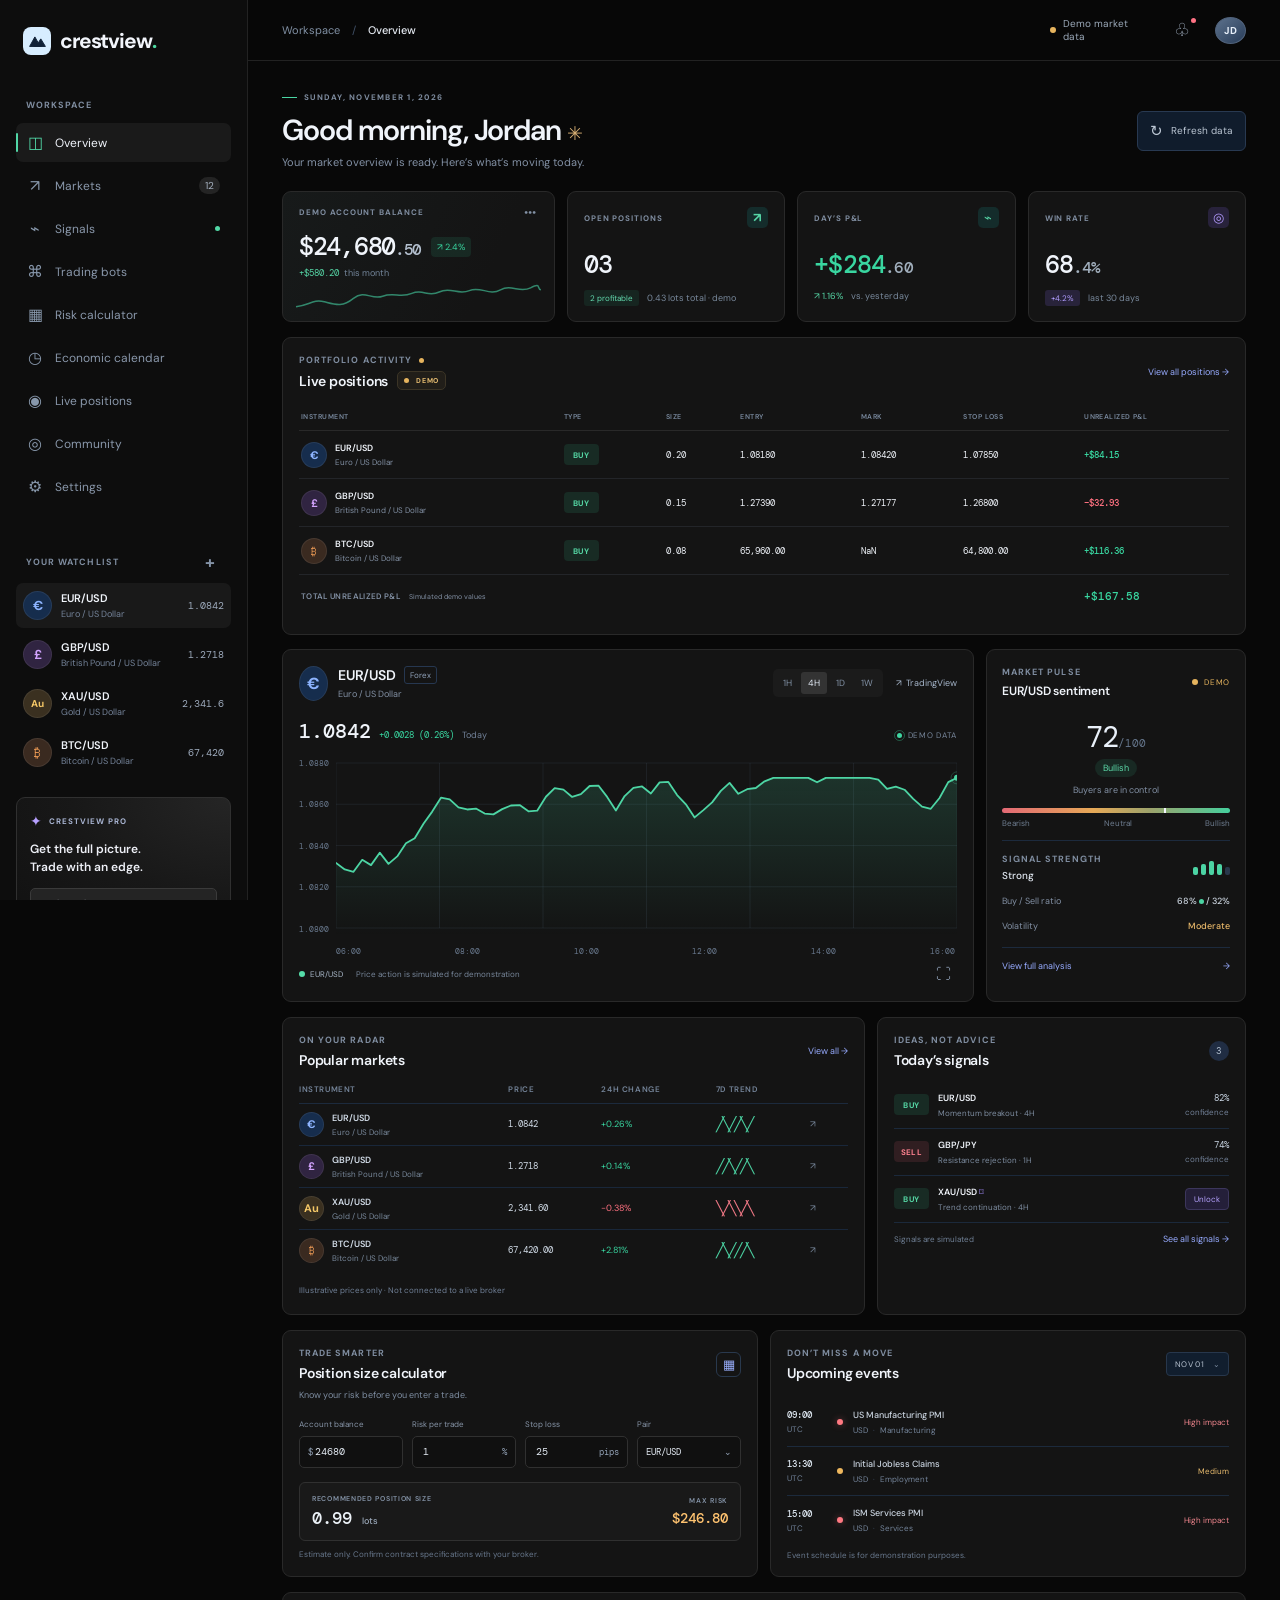
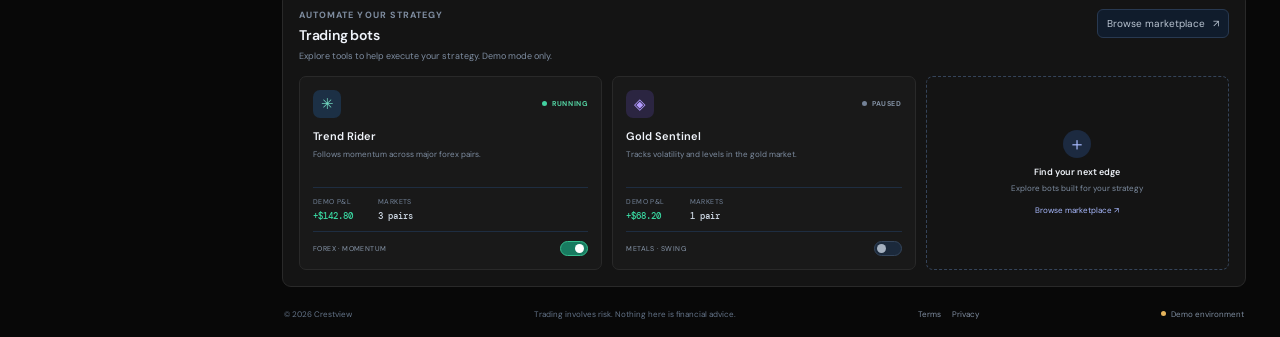
==== commit eb1eb59b: "Add files via upload" ====
--- a/index.html
+++ b/index.html
@@ -13,6 +13,7 @@
   <link rel="stylesheet" href="pages.css">
   <script src="theme.js"></script>
   <script src="app.js" defer></script>
+  <script src="positions.js" defer></script>
 </head>
 <body>
   <div class="app-shell">
@@ -81,8 +82,8 @@
           </article>
           <article class="summary-card">
             <div class="card-heading"><span>OPEN POSITIONS</span><span class="card-icon green-icon">↗</span></div>
-            <div class="metric-value">04</div>
-            <div class="metric-footer"><span class="mini-tag">3 profitable</span><span class="metric-muted">1.8 lots total</span></div>
+            <div class="metric-value"><a class="position-count-link" href="positions.html" id="open-position-count">03</a></div>
+            <div class="metric-footer"><span class="mini-tag">2 profitable</span><span class="metric-muted">0.43 lots total · demo</span></div>
           </article>
           <article class="summary-card">
             <div class="card-heading"><span>DAY’S P&amp;L</span><span class="card-icon green-icon">⌁</span></div>
@@ -94,6 +95,18 @@
             <div class="metric-value">68<span class="decimal">.4%</span></div>
             <div class="metric-footer"><span class="mini-tag violet-tag">+4.2%</span><span class="metric-muted">last 30 days</span></div>
           </article>
+        </section>
+
+        <section class="panel overview-positions-panel" aria-label="Open demo positions">
+          <div class="panel-heading">
+            <div><div class="section-kicker">PORTFOLIO ACTIVITY <span class="demo-inline-dot"></span></div><h2>Live positions <span class="demo-badge"><i></i> DEMO</span></h2></div>
+            <a class="text-link" href="positions.html">View all positions <span>→</span></a>
+          </div>
+          <div class="position-table-wrap"><table class="position-table" data-position-view><thead><tr><th>INSTRUMENT</th><th>TYPE</th><th>SIZE</th><th>ENTRY</th><th>MARK</th><th>STOP LOSS</th><th>UNREALIZED P&amp;L</th></tr></thead><tbody>
+            <tr data-position data-base-pnl="84.20" data-drift="0.74"><td><a class="position-instrument" href="market-eur-usd.html"><span class="currency-icon blue">€</span><span><strong>EUR/USD</strong><small>Euro / US Dollar</small></span></a></td><td><span class="signal-direction buy">BUY</span></td><td class="mono">0.20</td><td class="mono">1.08180</td><td class="mono" data-mark="1.08420">1.08420</td><td class="mono">1.07850</td><td class="mono position-pnl positive-text">+$84.20</td></tr>
+            <tr data-position data-base-pnl="-32.50" data-drift="0.48"><td><a class="position-instrument" href="market-gbp-usd.html"><span class="currency-icon purple">£</span><span><strong>GBP/USD</strong><small>British Pound / US Dollar</small></span></a></td><td><span class="signal-direction buy">BUY</span></td><td class="mono">0.15</td><td class="mono">1.27390</td><td class="mono" data-mark="1.27180">1.27180</td><td class="mono">1.26800</td><td class="mono position-pnl negative-text">−$32.50</td></tr>
+            <tr data-position data-base-pnl="116.75" data-drift="1.15"><td><a class="position-instrument" href="market-btc-usd.html"><span class="currency-icon orange">₿</span><span><strong>BTC/USD</strong><small>Bitcoin / US Dollar</small></span></a></td><td><span class="signal-direction buy">BUY</span></td><td class="mono">0.08</td><td class="mono">65,960.00</td><td class="mono" data-mark="67,420.00">67,420.00</td><td class="mono">64,800.00</td><td class="mono position-pnl positive-text">+$116.75</td></tr>
+          </tbody><tfoot><tr><td colspan="6">TOTAL UNREALIZED P&amp;L <span class="demo-data-note">Simulated demo values</span></td><td class="mono position-total positive-text" aria-live="polite">+$168.45</td></tr></tfoot></table></div>
         </section>
 
         <section class="market-layout" aria-label="Market analysis">
--- a/styles.css
+++ b/styles.css
@@ -8,11 +8,11 @@
 
 :root {
   color-scheme: dark;
-  --page: #08111f;
-  --sidebar: #0a1422;
-  --panel: #0e1929;
-  --panel-raised: #111f31;
-  --border: #1b2a3d;
+  --page: #080808;
+  --sidebar: #0d0d0d;
+  --panel: #141414;
+  --panel-raised: #1b1b1b;
+  --border: #292929;
   --text: #f0f4fa;
   --muted: #8290a4;
   --subtle: #5e6d80;
@@ -37,7 +37,7 @@
 button:focus-visible, a:focus-visible, input:focus-visible, select:focus-visible { outline: 2px solid #6c8fff; outline-offset: 3px; }
 
 .app-shell { min-height: 100vh; }
-.sidebar { position: fixed; inset: 0 auto 0 0; z-index: 20; display: flex; flex-direction: column; width: 248px; overflow-x: hidden; overflow-y: auto; overscroll-behavior-y: contain; -webkit-overflow-scrolling: touch; padding: 27px 16px 13px; border-right: 1px solid #172437; background: var(--sidebar); }
+.sidebar { position: fixed; inset: 0 auto 0 0; z-index: 20; display: flex; flex-direction: column; width: 248px; overflow-x: hidden; overflow-y: auto; overscroll-behavior-y: contain; -webkit-overflow-scrolling: touch; padding: 27px 16px 13px; border-right: 1px solid #222; background: var(--sidebar); }
 .brand { display: flex; align-items: center; gap: 9px; width: fit-content; margin: 0 0 44px 7px; color: #f2f5fb; font-size: 21px; font-weight: 700; letter-spacing: -1.15px; }
 .brand-mark { display: grid; width: 28px; height: 28px; place-items: center; border-radius: 8px; background: #d7edff; }
 .brand-mark svg { width: 21px; fill: #102137; stroke: #102137; stroke-width: 1.5; stroke-linejoin: round; }
@@ -81,7 +81,7 @@
 .profile-menu { margin-left: auto; color: #91a0b3; font-size: 20px; letter-spacing: 1px; }
 
 .main-content { min-height: 100vh; margin-left: 248px; }
-.topbar { position: sticky; top: 0; z-index: 10; display: flex; align-items: center; justify-content: space-between; height: 61px; padding: 0 34px; border-bottom: 1px solid #172437; background: rgba(8,17,31,.94); backdrop-filter: blur(12px); }
+.topbar { position: sticky; top: 0; z-index: 10; display: flex; align-items: center; justify-content: space-between; height: 61px; padding: 0 34px; border-bottom: 1px solid #222; background: rgba(8,8,8,.94); backdrop-filter: blur(12px); }
 .breadcrumb { color: #8090a4; font-size: 11px; }
 .breadcrumb span { padding: 0 9px; color: #415168; }
 .breadcrumb strong { color: #e5eaf2; font-weight: 500; }
@@ -109,7 +109,7 @@
 .summary-grid { display: grid; grid-template-columns: 1.25fr 1fr 1fr 1fr; gap: 12px; margin-bottom: 15px; }
 .summary-card, .panel { min-width: 0; border: 1px solid var(--border); border-radius: 9px; background: var(--panel); }
 .summary-card { position: relative; overflow: hidden; min-height: 128px; padding: 15px 16px; }
-.balance-card { background: linear-gradient(115deg, #102436, #0e1929 74%); }
+.balance-card { background: linear-gradient(115deg, #171a1a, #141414 74%); }
 .card-heading { display: flex; align-items: center; justify-content: space-between; font-size: 8px; letter-spacing: .9px; }
 .more-button { padding: 0 2px; line-height: 10px; }
 .balance-line { display: flex; align-items: center; gap: 10px; margin-top: 13px; }
--- a/pages.css
+++ b/pages.css
@@ -192,6 +192,113 @@
 .legal-footer { display: flex; align-items: center; justify-content: space-between; gap: 12px; margin-top: 26px; padding-top: 15px; border-top: 1px solid var(--border); color: var(--muted); font-size: 9px; }
 .legal-footer a { color: #a2b3ca; }
 
+.position-count-link { color: inherit; }
+.position-count-link:hover { color: var(--accent); }
+.overview-positions-panel, .positions-workspace { margin-bottom: 14px; }
+.overview-positions-panel .panel-heading h2, .positions-workspace .panel-heading h2 { display: flex; align-items: center; gap: 9px; }
+.panel-heading .demo-badge { padding: 4px 6px; font-size: 7px; }
+.demo-inline-dot { display: inline-block; width: 5px; height: 5px; margin-left: 4px; border-radius: 50%; background: #e6b45e; }
+.position-table-wrap { width: 100%; margin-top: 13px; overflow-x: auto; }
+.position-table { width: 100%; min-width: 720px; border-collapse: collapse; text-align: left; }
+.position-table th { padding: 9px 10px; border-bottom: 1px solid var(--border); color: #78889d; font-size: 7px; font-weight: 600; letter-spacing: .45px; white-space: nowrap; }
+.position-table td { height: 48px; padding: 7px 10px; border-bottom: 1px solid rgba(126,145,168,.14); color: var(--text); font-size: 9px; white-space: nowrap; }
+.position-table th:first-child, .position-table td:first-child { padding-left: 2px; }
+.position-table .mono { font-size: 9px; }
+.position-table .signal-direction { display: inline-grid; }
+.position-instrument { display: flex; align-items: center; gap: 8px; }
+.position-instrument .currency-icon { flex-basis: 26px; width: 26px; height: 26px; font-size: 11px; }
+.position-instrument > span:last-child { display: grid; gap: 3px; }
+.position-instrument strong { font-size: 9px; font-weight: 600; }
+.position-instrument small { color: var(--muted); font-size: 8px; }
+.position-pnl { font-weight: 500; }
+.position-table tfoot td { height: 43px; border-bottom: 0; color: var(--muted); font-size: 8px; font-weight: 600; letter-spacing: .35px; }
+.position-table tfoot .position-total { color: var(--green); font-family: "DM Mono", monospace; font-size: 11px; letter-spacing: 0; }
+.demo-data-note { display: inline-block; margin-left: 7px; color: var(--muted); font-size: 7px; font-weight: 400; letter-spacing: 0; }
+.positions-workspace { padding: 18px; }
+.positions-workspace .position-table { min-width: 900px; }
+.positions-workspace .position-table td { height: 58px; }
+.position-close { padding: 5px 8px; border: 1px solid #3b3033; border-radius: 4px; background: #211719; color: #f08a91; font-size: 8px; cursor: pointer; }
+.position-close:hover { border-color: #9e4e58; background: #321b20; }
+.positions-empty { padding: 27px 12px; color: var(--muted); font-size: 10px; text-align: center; }
+.position-note { display: flex; align-items: flex-start; gap: 10px; margin-bottom: 14px; border-color: #413728; background: #171615; }
+.position-note p { margin: 0; color: #aba18e; font-size: 9px; line-height: 1.65; }
+.position-note strong { color: #ecc578; }
+.community-hero { position: relative; display: flex; align-items: center; justify-content: space-between; min-height: 191px; overflow: hidden; margin-bottom: 13px; padding: 25px 28px; border: 1px solid #293334; border-radius: 10px; background: radial-gradient(ellipse at 87% 45%,#202c2b 0,#171d1d 30%,#121313 72%); }
+.community-hero > div:first-child { position: relative; z-index: 1; max-width: 610px; }
+.community-hero h1 { max-width: 530px; margin-top: 10px; font-size: clamp(24px,3vw,34px); line-height: 1.12; }
+.community-hero .subtitle { max-width: 520px; line-height: 1.6; }
+.community-hero-art { position: relative; display: grid; flex: 0 0 140px; width: 140px; height: 130px; place-items: center; }
+.community-hero-art > span { z-index: 1; display: grid; width: 58px; height: 58px; place-items: center; border: 1px solid #54645b; border-radius: 19px; background: #222c28; color: var(--accent); font-size: 29px; box-shadow: 0 0 45px rgba(81,214,166,.14); }
+.community-hero-art i { position: absolute; width: 82px; height: 82px; border: 1px solid rgba(120,155,134,.25); border-radius: 50%; }
+.community-hero-art i:nth-of-type(2) { width: 112px; height: 112px; }
+.community-hero-art i:nth-of-type(3) { width: 138px; height: 138px; }
+.community-stats { display: grid; grid-template-columns: repeat(4,minmax(0,1fr)); gap: 8px; margin-bottom: 24px; padding: 13px; border: 1px solid var(--border); border-radius: 8px; background: var(--panel); }
+.community-stats > div { display: grid; gap: 5px; padding: 3px 11px; border-right: 1px solid var(--border); }
+.community-stats > div:last-child { border-right: 0; }
+.community-stats strong { color: var(--text); font-size: 11px; font-weight: 600; }
+.community-stats .demo-value { color: #e6b45e; font-size: 9px; }
+.community-stats span { color: var(--muted); font-size: 8px; }
+.community-tier-section { margin: 22px 0 25px; }
+.community-tier-section > h2 { margin: 6px 0 0; font-size: 17px; }
+.community-tier-section > .panel-description { margin-top: 6px; }
+.community-tiers { display: grid; grid-template-columns: repeat(3,minmax(0,1fr)); gap: 11px; margin-top: 15px; }
+.community-tier { position: relative; display: flex; flex-direction: column; min-width: 0; min-height: 300px; padding: 16px; border: 1px solid var(--border); border-radius: 8px; background: var(--panel); }
+.featured-tier { border-color: #465544; background: linear-gradient(155deg,#1b211c,#151716 54%,#141414); box-shadow: 0 0 0 1px rgba(81,214,166,.08); }
+.tier-ribbon { position: absolute; top: 0; right: 12px; padding: 5px 7px; border-radius: 0 0 4px 4px; background: #263d30; color: #85ddb1; font-size: 7px; font-weight: 700; letter-spacing: .5px; }
+.tier-symbol { display: grid; width: 31px; height: 31px; margin-bottom: 12px; place-items: center; border: 1px solid #303a45; border-radius: 8px; background: #1d242a; color: #c4d2e3; font-size: 15px; }
+.tier-pro { border-color: #375142; background: #1c2a22; color: var(--accent); }
+.tier-analyst { border-color: #3a3551; background: #242132; color: #b7a3ff; }
+.tier-kicker { color: var(--muted); font-size: 7px; font-weight: 700; letter-spacing: .8px; }
+.community-tier h3 { margin: 5px 0; font-size: 19px; font-weight: 600; }
+.tier-description { min-height: 36px; margin: 0; color: var(--muted); font-size: 9px; line-height: 1.6; }
+.community-tier ul { display: grid; gap: 10px; margin: 15px 0 17px; padding: 13px 0; border-top: 1px solid var(--border); border-bottom: 1px solid var(--border); list-style: none; }
+.community-tier li { position: relative; padding-left: 15px; color: #b4c0cf; font-size: 8px; line-height: 1.4; }
+.community-tier li::before { position: absolute; left: 0; color: var(--accent); content: "✓"; }
+.community-tier .community-join { justify-content: center; width: 100%; min-height: 33px; margin-top: auto; font-size: 9px; }
+.community-tier .primary-button { justify-content: space-between; }
+.tier-note { margin-top: 7px; color: var(--muted); font-size: 7px; text-align: center; }
+.community-activities { margin-bottom: 16px; }
+.community-activities > .panel-heading { margin-bottom: 11px; }
+.community-activities .panel-heading h2 { font-size: 15px; }
+.activity-grid { display: grid; grid-template-columns: repeat(2,minmax(0,1fr)); gap: 9px; }
+.activity-card { display: flex; align-items: flex-start; gap: 10px; min-width: 0; padding: 12px; border: 1px solid var(--border); border-radius: 7px; background: var(--panel); }
+.activity-icon { display: grid; flex: 0 0 28px; width: 28px; height: 28px; place-items: center; border: 1px solid #2a3a43; border-radius: 7px; background: #182120; color: var(--accent); }
+.activity-card > div { min-width: 0; }
+.activity-card h3 { margin: 1px 0 4px; font-size: 9px; font-weight: 600; }
+.activity-card p { margin: 0; color: var(--muted); font-size: 8px; line-height: 1.55; }
+.activity-tag { display: inline-block; margin-top: 8px; color: #8695a8; font-size: 7px; letter-spacing: .45px; }
+.activity-action { flex: 0 0 auto; align-self: center; margin-left: auto; font-size: 8px; white-space: nowrap; }
+.community-disclaimer { display: flex; align-items: flex-start; gap: 9px; margin-bottom: 14px; padding: 11px 12px; border: 1px solid #3b3426; border-radius: 6px; background: #191816; }
+.community-disclaimer > .demo-pulse { flex: 0 0 6px; margin-top: 4px; }
+.community-disclaimer p { margin: 0; color: #aaa18e; font-size: 8px; line-height: 1.6; }
+.community-disclaimer strong { color: #e8c37e; }
+
+html:not([data-theme="light"]) .topbar { background: rgba(8,8,8,.94); }
+html:not([data-theme="light"]) .nav-link:hover, html:not([data-theme="light"]) .nav-link.active { background: #1a1a1a; }
+html:not([data-theme="light"]) .nav-count { background: #242424; }
+html:not([data-theme="light"]) .watch-item:hover, html:not([data-theme="light"]) .watch-item.selected { background: #191919; }
+html:not([data-theme="light"]) .plan-card { border-color: #303030; background: radial-gradient(ellipse at 100% 0, #252525 0, #181818 52%, #111 100%); }
+html:not([data-theme="light"]) .plan-button { border-color: #3a3a3a; background: #242424; }
+html:not([data-theme="light"]) .timeframes { background: #1b1b1b; }
+html:not([data-theme="light"]) .timeframes button:hover, html:not([data-theme="light"]) .timeframes button.selected { background: #333; }
+html:not([data-theme="light"]) .market-search,
+html:not([data-theme="light"]) .filter-chip,
+html:not([data-theme="light"]) .settings-select,
+html:not([data-theme="light"]) .date-picker,
+html:not([data-theme="light"]) .calendar-step,
+html:not([data-theme="light"]) .input-wrap,
+html:not([data-theme="light"]) .select-wrap { border-color: #303030; background: #101010; }
+html:not([data-theme="light"]) .filter-chip.selected { background: color-mix(in srgb, var(--accent) 12%, #141414); }
+html:not([data-theme="light"]) .signal-card,
+html:not([data-theme="light"]) .bot-card,
+html:not([data-theme="light"]) .marketplace-card { border-color: #292929; background: #191919; }
+html:not([data-theme="light"]) .locked-overlay { background: rgba(8,8,8,.9); }
+html:not([data-theme="light"]) .calc-result,
+html:not([data-theme="light"]) .result-detail-grid > div,
+html:not([data-theme="light"]) .formula { border-color: #303030; background: #191919; }
+html:not([data-theme="light"]) .refresh-dialog { border-color: #333; background: #151515; }
+html:not([data-theme="light"]) .refresh-overlay { background: rgba(0,0,0,.8); }
+
 html[data-accent="blue"] { --accent: #7c9cff; }
 html[data-accent="violet"] { --accent: #b49bff; }
 html[data-accent="amber"] { --accent: #f0bd68; }
@@ -317,3 +424,63 @@
   .event-expectations strong { font-size: 7px; }
   .calendar-day-label strong { font-size: 9px; }
 }
+
+html[data-theme="light"] .position-table td { border-color: #e2e7ed; color: #2f3e52; }
+html[data-theme="light"] .position-table th { border-color: #dfe5ec; }
+html[data-theme="light"] .position-instrument strong { color: #27374b; }
+html[data-theme="light"] .position-table tfoot td { color: #65758a; }
+html[data-theme="light"] .position-note { border-color: #e6d9bb; background: #fffaf0; }
+html[data-theme="light"] .position-note p { color: #756d5d; }
+html[data-theme="light"] .position-note strong { color: #9c701f; }
+html[data-theme="light"] .community-hero { border-color: #dce5e2; background: radial-gradient(ellipse at 87% 45%,#e0eee8 0,#f0f5f2 38%,#fff 78%); }
+html[data-theme="light"] .community-hero-art > span { border-color: #b6d2c4; background: #e3f0e9; }
+html[data-theme="light"] .community-hero-art i { border-color: rgba(71,133,103,.25); }
+html[data-theme="light"] .community-stats { background: #fff; }
+html[data-theme="light"] .community-stats strong { color: #26374b; }
+html[data-theme="light"] .community-tier { background: #fff; }
+html[data-theme="light"] .featured-tier { border-color: #b9d6c6; background: linear-gradient(155deg,#eff8f2,#fff 75%); }
+html[data-theme="light"] .community-tier li { color: #516176; }
+html[data-theme="light"] .tier-symbol { border-color: #dce3e9; background: #f0f4f7; color: #526379; }
+html[data-theme="light"] .tier-pro { border-color: #c1decf; background: #eaf6ef; color: #248159; }
+html[data-theme="light"] .tier-analyst { border-color: #d7ceec; background: #f1eef9; color: #7154ad; }
+html[data-theme="light"] .tier-ribbon { background: #e2f2e8; color: #27764f; }
+html[data-theme="light"] .community-tier ul { border-color: #e1e7ed; }
+html[data-theme="light"] .activity-card { border-color: #dfe5ec; background: #fff; }
+html[data-theme="light"] .activity-icon { border-color: #d4e5dc; background: #edf6f1; }
+html[data-theme="light"] .community-disclaimer { border-color: #e7d8b8; background: #fff9ec; }
+html[data-theme="light"] .community-disclaimer p { color: #786f5d; }
+
+@media (max-width: 980px) {
+  .community-tiers { gap: 8px; }
+  .community-tier { padding: 13px; }
+}
+@media (max-width: 740px) {
+  .activity-grid { grid-template-columns: minmax(0,1fr); }
+  .community-stats { grid-template-columns: repeat(2,minmax(0,1fr)); }
+  .community-stats > div:nth-child(2) { border-right: 0; }
+  .community-stats > div:nth-child(-n+2) { padding-bottom: 9px; border-bottom: 1px solid var(--border); }
+  .community-stats > div:nth-child(n+3) { padding-top: 9px; }
+  .community-tiers { grid-template-columns: minmax(0,1fr); }
+  .community-tier { min-height: 0; }
+  .community-tier ul { margin-bottom: 13px; }
+  .tier-description { min-height: 0; }
+}
+@media (max-width: 520px) {
+  .community-hero { min-height: 0; padding: 19px 16px; }
+  .community-hero-art { flex: 0 0 55px; width: 55px; height: 75px; margin-left: 4px; }
+  .community-hero-art > span { width: 40px; height: 40px; border-radius: 13px; font-size: 21px; }
+  .community-hero-art i:nth-of-type(1) { width: 54px; height: 54px; }
+  .community-hero-art i:nth-of-type(2) { width: 70px; height: 70px; }
+  .community-hero-art i:nth-of-type(3) { display: none; }
+  .community-hero h1 { font-size: 22px; }
+  .community-hero .subtitle { font-size: 9px; }
+  .community-stats { padding: 9px 5px; }
+  .community-stats > div { padding-right: 6px; padding-left: 7px; }
+  .community-stats strong { font-size: 9px; }
+  .community-stats span { font-size: 7px; }
+  .activity-card { flex-wrap: wrap; }
+  .activity-action { margin-left: 38px; }
+  .positions-workspace { padding: 13px; }
+  .overview-positions-panel > .panel-heading .text-link { font-size: 8px; white-space: nowrap; }
+  .position-table-wrap { margin-right: -1px; }
+}
